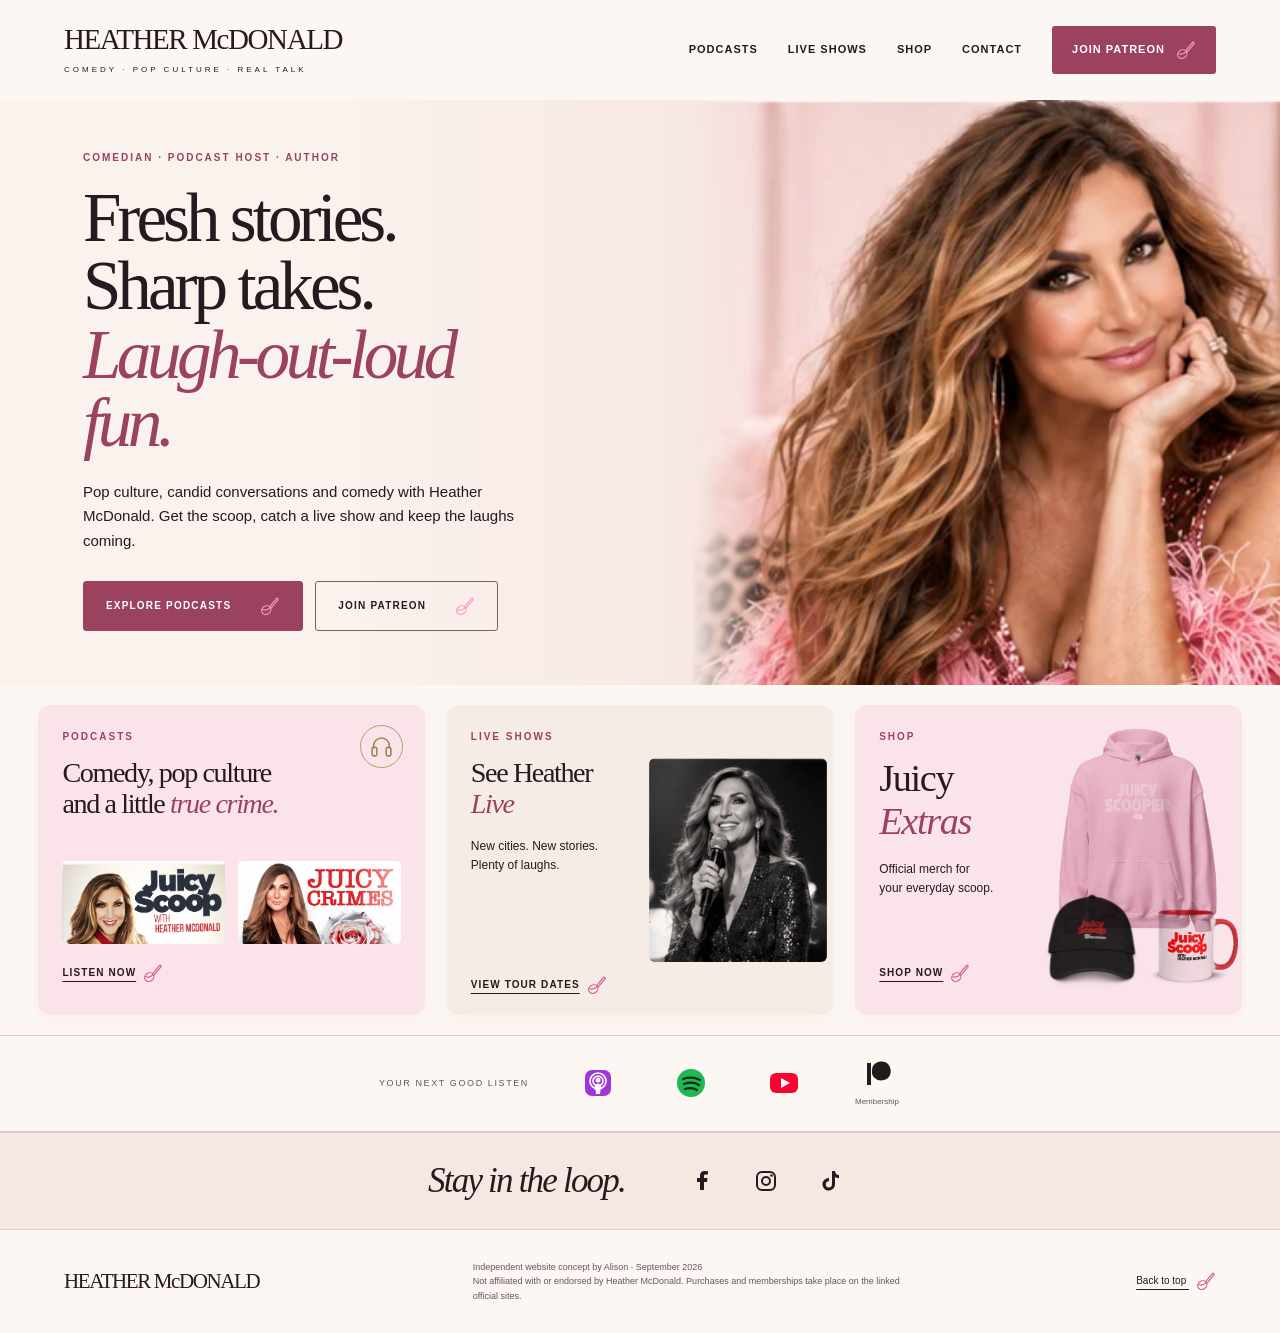
==== index.html @ 8f09fab6 "Add Juicy Extras page and refine reference imagery and icons" ====
<!doctype html>
<html lang="en"><head><meta charset="utf-8"><meta name="viewport" content="width=device-width,initial-scale=1"><meta name="theme-color" content="#faf4ef"><meta name="description" content="Comedy, pop culture and real talk with Heather McDonald. Explore Juicy Scoop, Juicy Crimes, live shows and Juicy Extras."><title>Heather McDonald | Comedy, podcasts & a little extra juicy</title><link rel="icon" href="favicon.svg" type="image/svg+xml"><link rel="stylesheet" href="styles.css?v=20260922-9"><script src="script.js" defer></script></head>
<body id="top"><a class="skip" href="#main">Skip to content</a><header class="header"><a class="brand" href="#top">HEATHER McDONALD<span>COMEDY · POP CULTURE · REAL TALK</span></a><button class="menu" type="button" aria-expanded="false" aria-controls="navigation">Menu <span aria-hidden="true">☰</span></button><nav id="navigation" aria-label="Main navigation"><a href="#podcasts">Podcasts</a><a href="#live">Live shows</a><a href="shop.html">Shop</a><a href="https://heathermcdonald.net/#contact">Contact</a><a class="nav-join" href="https://www.patreon.com/cw/juicyscoop">Join Patreon <span aria-hidden="true"><svg class="scoop-icon" viewBox="0 0 32 32" aria-hidden="true" fill="none" stroke="currentColor" stroke-width="1.7"><path d="m17 17 10-12c1-1 3 1 2 2L19 19"/><ellipse cx="12" cy="22" rx="7" ry="6" transform="rotate(-35 12 22)"/><path d="M6 21c4 2 8 1 12-3"/></svg></span></a></nav></header>
<main id="main"><section class="hero" aria-labelledby="headline"><div class="hero-copy"><p class="eyebrow">Comedian · Podcast host · Author</p><h1 id="headline">Fresh stories.<br>Sharp takes.<br><em>Laugh-out-loud<br class="wide-break"> fun.</em></h1><p class="intro">Pop culture, candid conversations and comedy with Heather McDonald. Get the scoop, catch a live show and keep the laughs coming.</p><div class="actions"><a class="button" href="#podcasts">Explore podcasts <span aria-hidden="true"><svg class="scoop-icon" viewBox="0 0 32 32" aria-hidden="true" fill="none" stroke="currentColor" stroke-width="1.7"><path d="m17 17 10-12c1-1 3 1 2 2L19 19"/><ellipse cx="12" cy="22" rx="7" ry="6" transform="rotate(-35 12 22)"/><path d="M6 21c4 2 8 1 12-3"/></svg></span></a><a class="button secondary" href="https://www.patreon.com/cw/juicyscoop">Join Patreon <span aria-hidden="true"><svg class="scoop-icon" viewBox="0 0 32 32" aria-hidden="true" fill="none" stroke="currentColor" stroke-width="1.7"><path d="m17 17 10-12c1-1 3 1 2 2L19 19"/><ellipse cx="12" cy="22" rx="7" ry="6" transform="rotate(-35 12 22)"/><path d="M6 21c4 2 8 1 12-3"/></svg></span></a></div></div><div class="hero-photo"><img src="assets/heather-portrait.webp" alt="Heather McDonald seated in a pink room, resting her chin on her hand" width="402" height="352" fetchpriority="high"></div><span class="hero-side" aria-hidden="true">A LITTLE COMEDY. A LOT TO TALK ABOUT.</span></section>
<section class="feature-row" aria-label="Podcasts, live shows and shop">
<article class="feature-card podcast-card" id="podcasts"><p class="eyebrow">Podcasts <span class="headphones" aria-hidden="true"><svg viewBox="0 0 32 32" fill="none" stroke="currentColor" stroke-width="2"><path d="M6 19v-4a10 10 0 0 1 20 0v4"/><rect x="4" y="17" width="6" height="11" rx="2"/><rect x="22" y="17" width="6" height="11" rx="2"/></svg></span></p><h2>Comedy, pop culture<br>and a little <em>true crime.</em></h2><div class="mini-covers"><a href="https://podcasts.apple.com/us/podcast/juicy-scoop-with-heather-mcdonald/id1135332109" aria-label="Listen to Juicy Scoop on Apple Podcasts"><img src="assets/juicy-scoop.jpeg" alt="Juicy Scoop with Heather McDonald" width="1046" height="1024"></a><a href="https://podcasts.apple.com/us/podcast/juicy-crimes-with-heather-mcdonald/id1803197933" aria-label="Listen to Juicy Crimes on Apple Podcasts"><img src="assets/juicy-crimes.jpeg" alt="Juicy Crimes with Heather McDonald" width="1024" height="1037"></a></div><a class="text-link" href="https://podcasts.apple.com/us/podcast/juicy-scoop-with-heather-mcdonald/id1135332109">Listen now <svg class="scoop-icon" viewBox="0 0 32 32" aria-hidden="true" fill="none" stroke="currentColor" stroke-width="1.7"><path d="m17 17 10-12c1-1 3 1 2 2L19 19"/><ellipse cx="12" cy="22" rx="7" ry="6" transform="rotate(-35 12 22)"/><path d="M6 21c4 2 8 1 12-3"/></svg></a></article>
<article class="feature-card live-card" id="live"><div class="feature-copy"><p class="eyebrow">Live shows</p><h2>See Heather<br><em>Live</em></h2><p>New cities. New stories.<br>Plenty of laughs.</p><a class="text-link" href="https://heathermcdonald.net/">View tour dates <svg class="scoop-icon" viewBox="0 0 32 32" aria-hidden="true" fill="none" stroke="currentColor" stroke-width="1.7"><path d="m17 17 10-12c1-1 3 1 2 2L19 19"/><ellipse cx="12" cy="22" rx="7" ry="6" transform="rotate(-35 12 22)"/><path d="M6 21c4 2 8 1 12-3"/></svg></a></div><div class="stage-photo"><img src="assets/stage-reference.png" alt="Heather McDonald performing with a microphone" width="332" height="237"></div></article>
<article class="feature-card shop-card" id="shop"><div class="feature-copy"><p class="eyebrow">Shop</p><h2>Juicy<br><em>Extras</em></h2><p>Official merch for<br>your everyday scoop.</p><a class="text-link" href="shop.html">Shop now <svg class="scoop-icon" viewBox="0 0 32 32" aria-hidden="true" fill="none" stroke="currentColor" stroke-width="1.7"><path d="m17 17 10-12c1-1 3 1 2 2L19 19"/><ellipse cx="12" cy="22" rx="7" ry="6" transform="rotate(-35 12 22)"/><path d="M6 21c4 2 8 1 12-3"/></svg></a></div><a class="merch-photo" href="shop.html" aria-label="Browse Juicy Extras"><img class="merch-hoodie" src="assets/hoodie.jpg" alt="Pink Juicy Scooper hoodie" width="600" height="600"><img class="merch-hat" src="assets/hat.jpg" alt="Black Juicy Scoop denim hat" width="600" height="600"><img class="merch-mug" src="assets/mug.jpg" alt="Juicy Scoop coffee mug" width="600" height="600"></a></article>
</section>
<section class="quick-links" aria-label="Listen, watch and join"><span>YOUR NEXT GOOD LISTEN</span><a class="platform-link" href="https://podcasts.apple.com/us/podcast/juicy-scoop-with-heather-mcdonald/id1135332109" aria-label="Apple Podcasts" title="Apple Podcasts"><svg viewBox="0 0 32 32" aria-hidden="true"><rect x="3" y="3" width="26" height="26" rx="7" fill="#a136d7"/><g fill="none" stroke="white" stroke-width="1.6"><circle cx="16" cy="14" r="8"/><circle cx="16" cy="14" r="5"/></g><circle cx="16" cy="13" r="2.5" fill="white"/><path d="M12.8 18Q16 15 19.2 18L18 27h-4z" fill="white"/></svg></a><a class="platform-link" href="https://open.spotify.com/show/1zsZEElOM8NBrgVvZ48gsO" aria-label="Spotify" title="Spotify"><svg viewBox="0 0 32 32" aria-hidden="true"><circle cx="16" cy="16" r="14" fill="#1db954"/><g fill="none" stroke="#142b1c" stroke-width="2.3" stroke-linecap="round"><path d="M8 12q9-3 17 1M9 17q8-3 15 1M10 22q7-2 12 1"/></g></svg></a><a class="platform-link" href="https://www.youtube.com/@JuicyScoop" aria-label="YouTube" title="YouTube"><svg viewBox="0 0 32 32" aria-hidden="true"><rect x="2" y="6" width="28" height="20" rx="6" fill="#f03"/><path d="m13 11 9 5-9 5z" fill="white"/></svg></a><a class="platform-link" href="https://www.patreon.com/cw/juicyscoop" aria-label="Patreon membership" title="Patreon membership"><svg viewBox="0 0 32 32" aria-hidden="true"><path d="M6 27V5h4v22zM15 5c15-7 20 14 8 17-6 2-13-3-12-9 0-4 1-6 4-8" fill="#231a20"/></svg><small>Membership</small></a></section>
<section class="social section" aria-label="Social media"><h2>Stay in the loop.</h2><div class="social-icons"><a href="https://www.facebook.com/heathermcdonaldcomedy/" aria-label="Heather McDonald on Facebook"><svg viewBox="0 0 24 24" aria-hidden="true"><path d="M14 21v-8h3l.5-4H14V7c0-1 .5-1.5 1.5-1.5H18V2.2A25 25 0 0 0 14.8 2C11.6 2 10 3.8 10 7v2H7v4h3v8z"/></svg></a><a href="https://www.instagram.com/heathermcdonald/" aria-label="Heather McDonald on Instagram"><svg viewBox="0 0 24 24" aria-hidden="true"><rect x="3" y="3" width="18" height="18" rx="5" fill="none" stroke="currentColor" stroke-width="2"/><circle cx="12" cy="12" r="4" fill="none" stroke="currentColor" stroke-width="2"/><circle cx="17.5" cy="6.5" r="1.3"/></svg></a><a href="https://www.tiktok.com/@heathermcdonald" aria-label="Heather McDonald on TikTok"><svg viewBox="0 0 24 24" aria-hidden="true"><path d="M14 2h3c.3 2.4 1.6 3.9 4 4.2v3.1a9 9 0 0 1-4-1.2v7.2A6.3 6.3 0 1 1 11 9v3.2a3.1 3.1 0 1 0 3 3.1z"/></svg></a></div></section></main>
<footer><a class="brand" href="#top">HEATHER McDONALD</a><p>Independent website concept by Alison · September 2026<br>Not affiliated with or endorsed by Heather McDonald. Purchases and memberships take place on the linked official sites.</p><a href="#top">Back to top <svg class="scoop-icon" viewBox="0 0 32 32" aria-hidden="true" fill="none" stroke="currentColor" stroke-width="1.7"><path d="m17 17 10-12c1-1 3 1 2 2L19 19"/><ellipse cx="12" cy="22" rx="7" ry="6" transform="rotate(-35 12 22)"/><path d="M6 21c4 2 8 1 12-3"/></svg></a></footer></body></html>
---- styles.css ----
:root{--paper:#fcf7f2;--ink:#261920;--berry:#9b425e;--blush:#f5e0e2;--line:#dfc7cb;--muted:#65555b}*{box-sizing:border-box}html{scroll-behavior:smooth;scroll-padding-top:25px}body{margin:0;color:var(--ink);background:var(--paper);font:15px/1.6 Arial,Helvetica,sans-serif}a{color:inherit;text-underline-offset:5px}a,button{-webkit-tap-highlight-color:transparent}a:focus-visible,button:focus-visible{outline:3px solid #286ca0;outline-offset:5px}button{font:inherit}img{display:block;max-width:100%}.skip{position:absolute;left:20px;top:-80px;z-index:20;background:white;padding:10px}.skip:focus{top:10px}.header{min-height:100px;max-width:1600px;margin:auto;display:flex;align-items:center;justify-content:space-between;gap:30px;padding:20px 5%}.brand{font:29px/1.05 Georgia,'Times New Roman',serif;letter-spacing:-1.4px;text-decoration:none;white-space:nowrap}.brand span{display:block;font:8px/1.5 Arial,sans-serif;letter-spacing:3px;margin-top:10px}.header nav{display:flex;align-items:center;gap:30px}.header nav a{text-decoration:none;font-size:11px;letter-spacing:1px;text-transform:uppercase;font-weight:700}.header nav a:hover{color:var(--berry)}.header .nav-join{padding:13px 20px;background:var(--berry);color:white;border-radius:3px}.menu{display:none}.hero{position:relative;display:grid;grid-template-columns:54% 46%;background:#f2dedc;max-width:1600px;margin:auto;overflow:hidden}.hero-copy{z-index:1;padding:50px 0 54px 12%;background:linear-gradient(90deg,#faf2ed 50%,#f7e8e3);align-self:stretch}.eyebrow{font-size:10px;letter-spacing:2px;text-transform:uppercase;font-weight:700;color:var(--berry);margin:0 0 15px}h1,h2,h3{font-family:Georgia,'Times New Roman',serif;font-weight:400}h1{font-size:clamp(58px,5.4vw,86px);line-height:.99;letter-spacing:-4px;margin:18px 0 22px}h1 em,h2 em{color:var(--berry);font-weight:400}h1 em{letter-spacing:-4.5px}.intro{max-width:460px;margin:0 20px 27px 0;font-size:15px;line-height:1.65}.hero-photo{position:relative;min-width:0}.hero-photo img{width:100%;height:100%;object-fit:cover;object-position:53% center}.hero-photo:after{content:'';position:absolute;inset:0;background:linear-gradient(90deg,#f7e8e3 0,transparent 13%);pointer-events:none}.hero-side{position:absolute;left:25px;bottom:50px;font-size:8px;letter-spacing:2px;writing-mode:vertical-rl;transform:rotate(180deg)}.actions{display:flex;gap:12px;flex-wrap:wrap}.button{display:inline-flex;align-items:center;justify-content:space-between;gap:22px;min-height:48px;padding:13px 22px;background:var(--berry);color:white;border:1px solid var(--berry);border-radius:3px;font-size:10px;font-weight:700;letter-spacing:1.2px;text-transform:uppercase;text-decoration:none;transition:background .2s}.button:hover{background:#77324a;color:white}.secondary{background:transparent;color:var(--ink);border-color:#746167}.quick-links{max-width:1440px;margin:auto;display:flex;justify-content:center;align-items:center;gap:45px;padding:22px 30px;border-bottom:1px solid var(--line)}.quick-links>span{font-size:9px;letter-spacing:1.6px;color:var(--muted)}.quick-links a{font-size:12px;font-weight:700;text-decoration:none}.quick-links small{display:block;font-size:9px;color:var(--muted);font-weight:400}.section{max-width:1440px;padding:48px 5%;margin:auto}.section-heading{display:flex;justify-content:space-between;align-items:end;gap:30px;margin-bottom:26px}.section-heading .eyebrow{margin-bottom:8px}h2{font-size:44px;line-height:1.12;letter-spacing:-1.8px;margin:0}p{margin-top:0}.section-heading>p{font-size:13px;color:var(--muted);margin-bottom:3px}.podcast-grid{display:grid;grid-template-columns:1fr 1fr;gap:24px}.podcast{display:grid;grid-template-columns:46% 54%;align-items:center;background:#f8e8e9;border-radius:5px;overflow:hidden}.cover{display:block;padding:16px}.cover img{aspect-ratio:1;object-fit:contain;border-radius:3px}.podcast-copy{padding:22px 25px 22px 8px}.podcast-copy .eyebrow{font-size:8px;letter-spacing:1.2px;margin-bottom:9px}h3{font-size:30px;letter-spacing:-1px;line-height:1.1;margin:0 0 13px}.podcast-copy p:not(.eyebrow){font-size:12px;line-height:1.6;color:var(--muted);margin-bottom:17px}.text-link{font-size:10px;text-transform:uppercase;letter-spacing:1.1px;font-weight:700;white-space:nowrap}.two-up{display:grid;grid-template-columns:1fr 1fr;gap:24px;padding-top:0;padding-bottom:0}.two-up article{padding:34px 38px;border:1px solid var(--line);border-radius:5px}.two-up p:not(.eyebrow){font-size:13px;max-width:410px;margin:20px 0 24px}.two-up h2{font-size:43px}.live{background:#f5ece5}.membership{background:#8d4059;color:white}.membership .eyebrow,.membership h2 em{color:#ffe3e8}.light{background:#fff5ef;color:var(--ink);border-color:#fff5ef}.products{display:grid;grid-template-columns:repeat(3,1fr);gap:25px}.product-image{display:block;background:#f6e7e7;border-radius:5px;overflow:hidden;height:255px;margin-bottom:20px}.product-image img{width:100%;height:100%;object-fit:contain;mix-blend-mode:multiply;padding:10px}.books .product-image img{padding:24px}.product .eyebrow{font-size:8px;margin-bottom:8px}.product h3{font-size:22px;margin-bottom:10px}.product h3 a{text-decoration:none}.product h3 span{font:16px Arial;float:right}.book-link{display:block;font-size:11px;line-height:1.5;margin-top:8px}.social{padding-top:26px;padding-bottom:26px;display:flex;justify-content:center;gap:55px;align-items:center;background:#f5e7e2;border-top:1px solid var(--line);border-bottom:1px solid var(--line)}.social h2{font-size:35px;font-style:italic}.social-icons{display:flex;gap:20px}.social-icons a{display:grid;place-items:center;min-width:44px;min-height:44px}.social-icons svg{width:24px;height:24px;fill:currentColor}footer{max-width:1440px;margin:auto;padding:30px 5%;display:flex;align-items:center;justify-content:space-between;gap:35px}footer .brand{font-size:21px}footer p{font-size:9px;color:var(--muted);max-width:450px;margin:0}footer>a:last-child{font-size:10px;white-space:nowrap}@media(min-width:1500px){h1{font-size:86px}.wide-break{display:none}.hero-copy{padding-bottom:66px;padding-top:66px}}@media(max-width:1100px){.header{padding:20px 4%;min-height:90px}.brand{font-size:24px}.header nav{gap:18px}.hero-copy{padding-left:10%;padding-top:40px}h1{font-size:60px;letter-spacing:-3px}h1 em{letter-spacing:-3px}.hero-side{left:16px}.quick-links{gap:25px}.podcast{grid-template-columns:43% 57%}.podcast-copy{padding-right:16px}h3{font-size:27px}.product-image{height:220px}.two-up h2{font-size:36px}}@media(max-width:760px){.header{position:relative;flex-wrap:wrap;gap:15px;min-height:85px;padding:20px 6%}.brand{font-size:25px}.brand span{font-size:7px;letter-spacing:2.5px}.menu{display:block;min-height:44px;background:transparent;border:1px solid var(--line);border-radius:3px;font-size:11px;padding:8px 12px}.header nav{display:none;width:100%;flex-direction:column;align-items:stretch;gap:0;padding-top:5px}.header nav.open{display:flex}.header nav a{padding:14px 0;min-height:44px}.header .nav-join{margin-top:5px;text-align:center}.hero{grid-template-columns:1fr}.hero-copy{padding:34px 7% 35px;background:linear-gradient(110deg,#faf2ed,#f7e8e3)}h1{font-size:clamp(48px,9.5vw,68px);letter-spacing:-3px;margin:15px 0 20px}h1 em{letter-spacing:-2.8px}.wide-break{display:none}.hero .eyebrow{font-size:8px;letter-spacing:1.5px}.intro{font-size:14px;margin-right:0;max-width:540px}.hero-photo{height:360px}.hero-photo img{object-position:center 38%;object-fit:cover}.hero-photo:after,.hero-side{display:none}.button{font-size:9px;padding:12px 17px;gap:15px}.quick-links{display:grid;grid-template-columns:1fr 1fr;gap:8px 25px;padding:20px 7%}.quick-links>span{grid-column:1/-1;margin-bottom:5px}.quick-links a{display:flex;align-items:center;gap:6px;min-height:44px;font-size:11px}.quick-links small{font-size:8px}.section{padding:34px 6%}.section-heading{display:block;margin-bottom:20px}.section-heading>p{margin-top:14px}.section-heading>.text-link{display:inline-block;margin-top:16px}h2{font-size:36px}.podcast-grid{grid-template-columns:1fr;gap:16px}.podcast{grid-template-columns:44% 56%}.podcast-copy{padding:20px 15px 20px 5px}.podcast-copy h3{font-size:28px}.cover{padding:12px}.two-up{grid-template-columns:1fr;padding-top:0;padding-bottom:0;gap:16px}.two-up article{padding:28px}.products{grid-template-columns:1fr 1fr;gap:25px 16px}.product-image{height:190px;margin-bottom:16px}.product h3{font-size:21px;line-height:1.2}.product h3 span{float:none}.books{grid-column:1/-1}.books .product-image{height:260px}.social{gap:20px;flex-wrap:wrap;padding:25px}.social h2{font-size:32px}.social-icons{gap:12px}footer{flex-wrap:wrap;padding:28px 6%;gap:20px}footer p{order:3;width:100%}footer .brand{font-size:20px}footer>a:last-child{margin-left:auto}}@media(max-width:370px){.brand{font-size:21px}h1{font-size:44px}.hero-photo{height:310px}.product-image{height:160px}.podcast-copy h3{font-size:24px}.podcast-copy p:not(.eyebrow){font-size:11px}.actions{gap:8px}.button{padding:12px 14px}}@media(prefers-reduced-motion:reduce){html{scroll-behavior:auto}*{transition:none!important}}
.cover img{width:100%;height:auto;aspect-ratio:1;object-fit:contain}
.quick-links a{display:inline-flex;align-items:center;gap:6px}
/* Compact reference composition: three equal features below the hero. */
.feature-row{display:grid;grid-template-columns:repeat(3,minmax(0,1fr));max-width:1600px;margin:auto;padding:20px 3%;gap:18px}.feature-card{min-width:0;min-height:290px;background:#fbe4e9;border-radius:5px;padding:25px;overflow:hidden}.feature-card h2{font-size:clamp(25px,2.3vw,36px);line-height:1.12;letter-spacing:-1px;margin:0 0 17px}.feature-card .eyebrow{margin-bottom:21px}.feature-card p:not(.eyebrow){font-size:13px;line-height:1.6;margin-bottom:21px}.feature-card .text-link{display:inline-flex;align-items:center;min-height:35px;white-space:normal;line-height:1.4}.headphones{float:right;font-size:22px;line-height:12px}.mini-covers{display:flex;gap:12px;margin-bottom:9px}.mini-covers a{width:110px;max-width:44%}.mini-covers img{width:100%;height:auto;aspect-ratio:1;object-fit:contain;border-radius:2px}.live-card,.shop-card{display:grid;grid-template-columns:minmax(0,1fr) 34%;gap:14px;align-items:center}.live-card{background:#f4ece5;padding-right:12px}.feature-copy{min-width:0}.stage-photo{height:255px;overflow:hidden}.stage-photo img{width:100%;height:100%;object-fit:cover;object-position:85% center}.shop-card{padding-right:0;grid-template-columns:minmax(0,1fr) 35%}.merch-photo{display:block;height:255px}.merch-photo img{width:100%;height:100%;object-fit:cover;object-position:center;mix-blend-mode:multiply}.social{max-width:1600px}@media(max-width:1100px) and (min-width:761px){.feature-row{gap:12px;padding:18px 2%}.feature-card{padding:20px 16px}.live-card,.shop-card{padding-right:8px;grid-template-columns:minmax(0,1fr) 30%;gap:8px}.feature-card h2{font-size:25px}.stage-photo,.merch-photo{height:260px}.feature-card .eyebrow{font-size:9px;letter-spacing:1.3px}}@media(max-width:760px){.feature-row{grid-template-columns:1fr;padding:20px 6%;gap:16px}.feature-card{min-height:0;padding:25px}.feature-card h2{font-size:31px}.mini-covers a{width:115px}.live-card,.shop-card{grid-template-columns:minmax(0,1fr) 34%;padding-right:12px}.stage-photo,.merch-photo{height:235px}.feature-card .eyebrow{margin-bottom:17px}}
.stage-photo img{object-position:65% center;transform:scale(1.12)}
/* Match the supplied compact image-led reference proportions. */
.feature-row{padding:20px 3%;gap:22px}.feature-card{height:310px;min-height:0;padding:24px;border-radius:12px;box-shadow:0 3px 16px #8d405908}.feature-card h2{font-size:clamp(26px,2.4vw,40px);letter-spacing:-1.4px;margin-bottom:17px}.feature-card .eyebrow{margin-bottom:12px}.podcast-card{display:flex;flex-direction:column}.podcast-card h2{font-size:clamp(25px,2.2vw,35px);max-width:90%;margin:0 0 15px}.headphones{position:absolute;right:22px;top:20px;width:43px;height:43px;border:1px solid #bd9865;border-radius:50%;padding:8px;color:#a68152}.headphones svg{width:100%;height:100%}.podcast-card{position:relative}.mini-covers{gap:13px;margin:0 0 6px;flex:1;min-height:0}.mini-covers a{width:50%;max-width:none;min-width:0;height:100%;overflow:hidden;background:#fff8f4;border-radius:5px}.mini-covers img{width:100%;height:100%;object-fit:contain;aspect-ratio:auto}.podcast-card>.text-link{margin-top:auto;flex-shrink:0}.live-card{grid-template-columns:minmax(0,1fr) 50%;gap:12px;padding:6px 6px 6px 24px}.live-card .feature-copy{height:100%;display:flex;flex-direction:column;padding:18px 0 6px}.live-card h2{font-size:clamp(29px,2.65vw,43px)}.live-card .text-link{margin-top:auto}.stage-photo{height:100%;border-radius:6px}.stage-photo img{object-position:65% center;transform:scale(1.15)}.shop-card{position:relative;grid-template-columns:43% 57%;gap:0;padding:24px 0 24px 24px}.shop-card .feature-copy{height:100%;display:flex;flex-direction:column;position:relative;z-index:1}.shop-card .text-link{margin-top:auto}.shop-card h2{font-size:clamp(32px,3vw,47px)}.shop-card p:not(.eyebrow){font-size:12px}.merch-photo{position:relative;height:100%;min-width:0}.merch-photo>img{height:100%;width:135%;max-width:none;object-fit:contain;position:absolute;left:-15%;top:-16%;mix-blend-mode:multiply}.merch-photo .merch-mug{width:72%;height:54%;left:23%;top:54%;object-fit:contain}.feature-card p:not(.eyebrow){font-size:12px}.quick-links{border-top:1px solid var(--line)}@media(min-width:1600px){.feature-card{height:330px}}@media(max-width:1000px) and (min-width:761px){.feature-row{gap:12px;padding:16px 2%}.feature-card{height:285px;padding:18px}.podcast-card h2{font-size:24px;max-width:100%}.headphones{display:none}.live-card{padding:6px 6px 6px 16px;grid-template-columns:50% 50%;gap:0}.live-card h2{font-size:27px}.shop-card{padding:18px 0 18px 16px}.shop-card h2{font-size:30px}.feature-card .text-link{font-size:8px}.feature-card .eyebrow{font-size:8px}.feature-card p:not(.eyebrow){font-size:11px}}@media(max-width:760px){.feature-row{padding:18px 6%;gap:16px}.feature-card{height:310px}.podcast-card h2{font-size:29px}.live-card h2{font-size:36px}.shop-card h2{font-size:40px}.live-card,.shop-card{grid-template-columns:48% 52%}.mini-covers{max-height:145px}.feature-card p:not(.eyebrow){font-size:13px}}
.live-card h2{font-size:clamp(26px,2.2vw,35px)}.merch-photo>img:not(.merch-mug){height:91%;top:-4%}.stage-photo img{transform:scale(1.22)}
.stage-photo{display:flex;align-items:center;background:#201e1e}.stage-photo img{width:100%;height:100%;object-fit:contain;object-position:center;transform:none}.mini-covers{flex:none;height:112px;margin-top:auto}.mini-covers img{object-fit:cover;object-position:center 25%}.podcast-card>.text-link{margin-top:6px}@media(max-width:760px){.mini-covers{height:115px}.stage-photo img{object-fit:contain}}
.stage-photo{position:relative}.stage-photo img{object-fit:cover;object-position:68% center;transform:scale(1.1)}
.scoop-icon{width:22px;height:22px;display:inline-block;vertical-align:middle;flex-shrink:0;color:#d95991;margin-left:5px}.button .scoop-icon,.nav-join .scoop-icon{color:currentColor}.mini-covers{height:auto;aspect-ratio:4.1;flex:none;margin-top:auto}.mini-covers a{position:relative;height:100%;aspect-ratio:2}.mini-covers img{height:100%;width:100%;object-fit:cover}.mini-covers a:first-child img{transform:scale(1.23);object-position:center 18%}.mini-covers a:last-child img{object-position:center 19%}.merch-photo{position:relative;isolation:isolate}.merch-photo>img{mix-blend-mode:multiply;object-fit:contain}.merch-photo>img.merch-hoodie{width:120%;height:84%;left:-10%;top:-3%;z-index:0}.merch-photo>img.merch-hat{width:65%;height:43%;left:-5%;top:59%;z-index:1}.merch-photo>img.merch-mug{width:54%;height:43%;left:49%;top:60%;z-index:2}.platform-link{min-width:48px;min-height:48px;justify-content:center;flex-direction:column}.platform-link svg{width:32px;height:32px}.platform-link small{font-size:8px}.extras-page .shop{padding-top:60px}.extras-page .products{grid-template-columns:repeat(3,1fr)}.extras-page .books{grid-column:1/-1;max-width:430px}.extras-page .section-heading h2{font-size:65px}@media(max-width:760px){.mini-covers{height:auto;max-height:none;aspect-ratio:4}.quick-links{display:flex;flex-wrap:wrap;gap:14px 24px;justify-content:center}.quick-links>span{width:100%;text-align:center}.extras-page .products{grid-template-columns:1fr 1fr}.extras-page .books{grid-column:auto}.extras-page .section-heading h2{font-size:48px}}
.merch-photo{isolation:auto}.mini-covers a:first-child img{object-position:center top;transform-origin:center top}.scoop-icon{color:#d95991}.button .scoop-icon,.nav-join .scoop-icon{color:#ff97c4}
.mini-covers a:first-child img{transform:scale(1.23) translateY(-7%)}.stage-photo img{position:absolute;width:671.5%;max-width:none;height:112.9%;left:-325.6%;top:0;object-fit:fill;transform:none}.extras-page h1{font-size:65px;margin:0;line-height:1.12;letter-spacing:-2px}@media(max-width:760px){.extras-page h1{font-size:48px}}
.stage-photo{width:100%;height:auto;aspect-ratio:305/349;align-self:center;background:transparent}
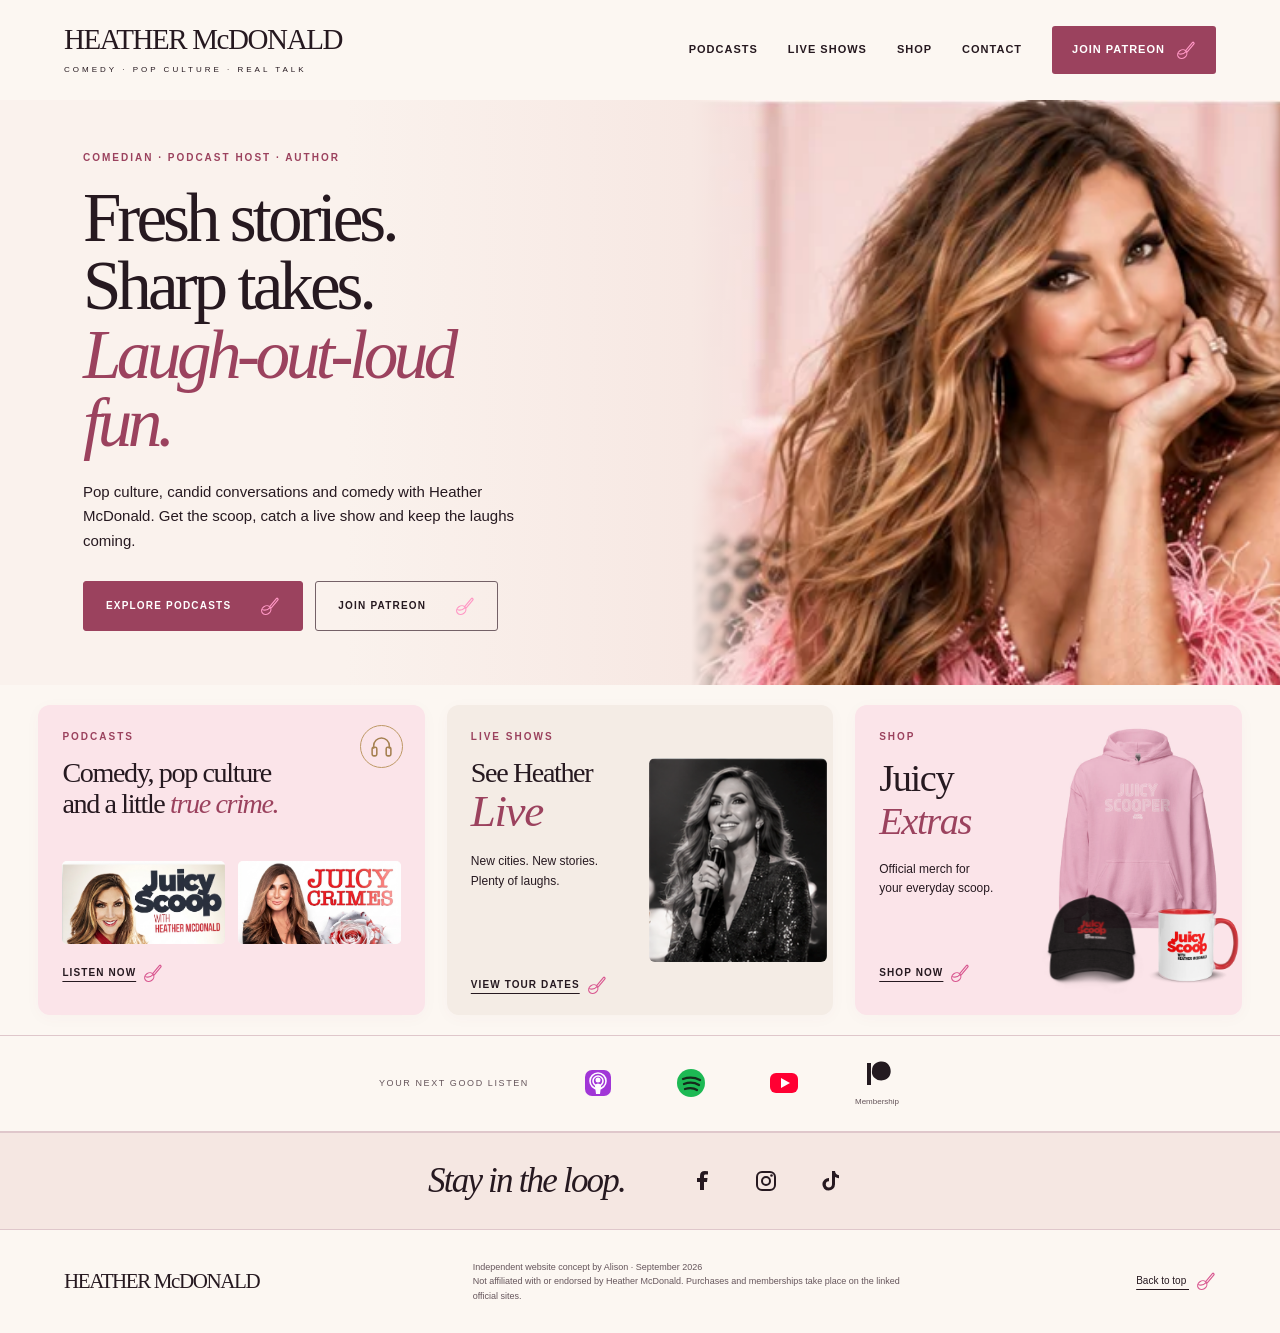
==== commit 11746f7f: "Enlarge Live accent and make foreground mug opaque" ====
--- a/index.html
+++ b/index.html
@@ -1,11 +1,11 @@
 <!doctype html>
-<html lang="en"><head><meta charset="utf-8"><meta name="viewport" content="width=device-width,initial-scale=1"><meta name="theme-color" content="#faf4ef"><meta name="description" content="Comedy, pop culture and real talk with Heather McDonald. Explore Juicy Scoop, Juicy Crimes, live shows and Juicy Extras."><title>Heather McDonald | Comedy, podcasts & a little extra juicy</title><link rel="icon" href="favicon.svg" type="image/svg+xml"><link rel="stylesheet" href="styles.css?v=20260922-9"><script src="script.js" defer></script></head>
+<html lang="en"><head><meta charset="utf-8"><meta name="viewport" content="width=device-width,initial-scale=1"><meta name="theme-color" content="#faf4ef"><meta name="description" content="Comedy, pop culture and real talk with Heather McDonald. Explore Juicy Scoop, Juicy Crimes, live shows and Juicy Extras."><title>Heather McDonald | Comedy, podcasts & a little extra juicy</title><link rel="icon" href="favicon.svg" type="image/svg+xml"><link rel="stylesheet" href="styles.css?v=20260922-11"><script src="script.js" defer></script></head>
 <body id="top"><a class="skip" href="#main">Skip to content</a><header class="header"><a class="brand" href="#top">HEATHER McDONALD<span>COMEDY · POP CULTURE · REAL TALK</span></a><button class="menu" type="button" aria-expanded="false" aria-controls="navigation">Menu <span aria-hidden="true">☰</span></button><nav id="navigation" aria-label="Main navigation"><a href="#podcasts">Podcasts</a><a href="#live">Live shows</a><a href="shop.html">Shop</a><a href="https://heathermcdonald.net/#contact">Contact</a><a class="nav-join" href="https://www.patreon.com/cw/juicyscoop">Join Patreon <span aria-hidden="true"><svg class="scoop-icon" viewBox="0 0 32 32" aria-hidden="true" fill="none" stroke="currentColor" stroke-width="1.7"><path d="m17 17 10-12c1-1 3 1 2 2L19 19"/><ellipse cx="12" cy="22" rx="7" ry="6" transform="rotate(-35 12 22)"/><path d="M6 21c4 2 8 1 12-3"/></svg></span></a></nav></header>
 <main id="main"><section class="hero" aria-labelledby="headline"><div class="hero-copy"><p class="eyebrow">Comedian · Podcast host · Author</p><h1 id="headline">Fresh stories.<br>Sharp takes.<br><em>Laugh-out-loud<br class="wide-break"> fun.</em></h1><p class="intro">Pop culture, candid conversations and comedy with Heather McDonald. Get the scoop, catch a live show and keep the laughs coming.</p><div class="actions"><a class="button" href="#podcasts">Explore podcasts <span aria-hidden="true"><svg class="scoop-icon" viewBox="0 0 32 32" aria-hidden="true" fill="none" stroke="currentColor" stroke-width="1.7"><path d="m17 17 10-12c1-1 3 1 2 2L19 19"/><ellipse cx="12" cy="22" rx="7" ry="6" transform="rotate(-35 12 22)"/><path d="M6 21c4 2 8 1 12-3"/></svg></span></a><a class="button secondary" href="https://www.patreon.com/cw/juicyscoop">Join Patreon <span aria-hidden="true"><svg class="scoop-icon" viewBox="0 0 32 32" aria-hidden="true" fill="none" stroke="currentColor" stroke-width="1.7"><path d="m17 17 10-12c1-1 3 1 2 2L19 19"/><ellipse cx="12" cy="22" rx="7" ry="6" transform="rotate(-35 12 22)"/><path d="M6 21c4 2 8 1 12-3"/></svg></span></a></div></div><div class="hero-photo"><img src="assets/heather-portrait.webp" alt="Heather McDonald seated in a pink room, resting her chin on her hand" width="402" height="352" fetchpriority="high"></div><span class="hero-side" aria-hidden="true">A LITTLE COMEDY. A LOT TO TALK ABOUT.</span></section>
 <section class="feature-row" aria-label="Podcasts, live shows and shop">
 <article class="feature-card podcast-card" id="podcasts"><p class="eyebrow">Podcasts <span class="headphones" aria-hidden="true"><svg viewBox="0 0 32 32" fill="none" stroke="currentColor" stroke-width="2"><path d="M6 19v-4a10 10 0 0 1 20 0v4"/><rect x="4" y="17" width="6" height="11" rx="2"/><rect x="22" y="17" width="6" height="11" rx="2"/></svg></span></p><h2>Comedy, pop culture<br>and a little <em>true crime.</em></h2><div class="mini-covers"><a href="https://podcasts.apple.com/us/podcast/juicy-scoop-with-heather-mcdonald/id1135332109" aria-label="Listen to Juicy Scoop on Apple Podcasts"><img src="assets/juicy-scoop.jpeg" alt="Juicy Scoop with Heather McDonald" width="1046" height="1024"></a><a href="https://podcasts.apple.com/us/podcast/juicy-crimes-with-heather-mcdonald/id1803197933" aria-label="Listen to Juicy Crimes on Apple Podcasts"><img src="assets/juicy-crimes.jpeg" alt="Juicy Crimes with Heather McDonald" width="1024" height="1037"></a></div><a class="text-link" href="https://podcasts.apple.com/us/podcast/juicy-scoop-with-heather-mcdonald/id1135332109">Listen now <svg class="scoop-icon" viewBox="0 0 32 32" aria-hidden="true" fill="none" stroke="currentColor" stroke-width="1.7"><path d="m17 17 10-12c1-1 3 1 2 2L19 19"/><ellipse cx="12" cy="22" rx="7" ry="6" transform="rotate(-35 12 22)"/><path d="M6 21c4 2 8 1 12-3"/></svg></a></article>
 <article class="feature-card live-card" id="live"><div class="feature-copy"><p class="eyebrow">Live shows</p><h2>See Heather<br><em>Live</em></h2><p>New cities. New stories.<br>Plenty of laughs.</p><a class="text-link" href="https://heathermcdonald.net/">View tour dates <svg class="scoop-icon" viewBox="0 0 32 32" aria-hidden="true" fill="none" stroke="currentColor" stroke-width="1.7"><path d="m17 17 10-12c1-1 3 1 2 2L19 19"/><ellipse cx="12" cy="22" rx="7" ry="6" transform="rotate(-35 12 22)"/><path d="M6 21c4 2 8 1 12-3"/></svg></a></div><div class="stage-photo"><img src="assets/stage-reference.png" alt="Heather McDonald performing with a microphone" width="332" height="237"></div></article>
-<article class="feature-card shop-card" id="shop"><div class="feature-copy"><p class="eyebrow">Shop</p><h2>Juicy<br><em>Extras</em></h2><p>Official merch for<br>your everyday scoop.</p><a class="text-link" href="shop.html">Shop now <svg class="scoop-icon" viewBox="0 0 32 32" aria-hidden="true" fill="none" stroke="currentColor" stroke-width="1.7"><path d="m17 17 10-12c1-1 3 1 2 2L19 19"/><ellipse cx="12" cy="22" rx="7" ry="6" transform="rotate(-35 12 22)"/><path d="M6 21c4 2 8 1 12-3"/></svg></a></div><a class="merch-photo" href="shop.html" aria-label="Browse Juicy Extras"><img class="merch-hoodie" src="assets/hoodie.jpg" alt="Pink Juicy Scooper hoodie" width="600" height="600"><img class="merch-hat" src="assets/hat.jpg" alt="Black Juicy Scoop denim hat" width="600" height="600"><img class="merch-mug" src="assets/mug.jpg" alt="Juicy Scoop coffee mug" width="600" height="600"></a></article>
+<article class="feature-card shop-card" id="shop"><div class="feature-copy"><p class="eyebrow">Shop</p><h2>Juicy<br><em>Extras</em></h2><p>Official merch for<br>your everyday scoop.</p><a class="text-link" href="shop.html">Shop now <svg class="scoop-icon" viewBox="0 0 32 32" aria-hidden="true" fill="none" stroke="currentColor" stroke-width="1.7"><path d="m17 17 10-12c1-1 3 1 2 2L19 19"/><ellipse cx="12" cy="22" rx="7" ry="6" transform="rotate(-35 12 22)"/><path d="M6 21c4 2 8 1 12-3"/></svg></a></div><a class="merch-photo" href="shop.html" aria-label="Browse Juicy Extras"><img class="merch-hoodie" src="assets/hoodie.jpg" alt="Pink Juicy Scooper hoodie" width="600" height="600"><img class="merch-hat" src="assets/hat.jpg" alt="Black Juicy Scoop denim hat" width="600" height="600"><img class="merch-mug" src="assets/mug.jpg" alt="Juicy Scoop coffee mug" width="600" height="600"><img class="merch-mug mug-body" src="assets/mug.jpg" alt="" aria-hidden="true" width="600" height="600"></a></article>
 </section>
 <section class="quick-links" aria-label="Listen, watch and join"><span>YOUR NEXT GOOD LISTEN</span><a class="platform-link" href="https://podcasts.apple.com/us/podcast/juicy-scoop-with-heather-mcdonald/id1135332109" aria-label="Apple Podcasts" title="Apple Podcasts"><svg viewBox="0 0 32 32" aria-hidden="true"><rect x="3" y="3" width="26" height="26" rx="7" fill="#a136d7"/><g fill="none" stroke="white" stroke-width="1.6"><circle cx="16" cy="14" r="8"/><circle cx="16" cy="14" r="5"/></g><circle cx="16" cy="13" r="2.5" fill="white"/><path d="M12.8 18Q16 15 19.2 18L18 27h-4z" fill="white"/></svg></a><a class="platform-link" href="https://open.spotify.com/show/1zsZEElOM8NBrgVvZ48gsO" aria-label="Spotify" title="Spotify"><svg viewBox="0 0 32 32" aria-hidden="true"><circle cx="16" cy="16" r="14" fill="#1db954"/><g fill="none" stroke="#142b1c" stroke-width="2.3" stroke-linecap="round"><path d="M8 12q9-3 17 1M9 17q8-3 15 1M10 22q7-2 12 1"/></g></svg></a><a class="platform-link" href="https://www.youtube.com/@JuicyScoop" aria-label="YouTube" title="YouTube"><svg viewBox="0 0 32 32" aria-hidden="true"><rect x="2" y="6" width="28" height="20" rx="6" fill="#f03"/><path d="m13 11 9 5-9 5z" fill="white"/></svg></a><a class="platform-link" href="https://www.patreon.com/cw/juicyscoop" aria-label="Patreon membership" title="Patreon membership"><svg viewBox="0 0 32 32" aria-hidden="true"><path d="M6 27V5h4v22zM15 5c15-7 20 14 8 17-6 2-13-3-12-9 0-4 1-6 4-8" fill="#231a20"/></svg><small>Membership</small></a></section>
 <section class="social section" aria-label="Social media"><h2>Stay in the loop.</h2><div class="social-icons"><a href="https://www.facebook.com/heathermcdonaldcomedy/" aria-label="Heather McDonald on Facebook"><svg viewBox="0 0 24 24" aria-hidden="true"><path d="M14 21v-8h3l.5-4H14V7c0-1 .5-1.5 1.5-1.5H18V2.2A25 25 0 0 0 14.8 2C11.6 2 10 3.8 10 7v2H7v4h3v8z"/></svg></a><a href="https://www.instagram.com/heathermcdonald/" aria-label="Heather McDonald on Instagram"><svg viewBox="0 0 24 24" aria-hidden="true"><rect x="3" y="3" width="18" height="18" rx="5" fill="none" stroke="currentColor" stroke-width="2"/><circle cx="12" cy="12" r="4" fill="none" stroke="currentColor" stroke-width="2"/><circle cx="17.5" cy="6.5" r="1.3"/></svg></a><a href="https://www.tiktok.com/@heathermcdonald" aria-label="Heather McDonald on TikTok"><svg viewBox="0 0 24 24" aria-hidden="true"><path d="M14 2h3c.3 2.4 1.6 3.9 4 4.2v3.1a9 9 0 0 1-4-1.2v7.2A6.3 6.3 0 1 1 11 9v3.2a3.1 3.1 0 1 0 3 3.1z"/></svg></a></div></section></main>
--- a/styles.css
+++ b/styles.css
@@ -13,3 +13,6 @@
 .merch-photo{isolation:auto}.mini-covers a:first-child img{object-position:center top;transform-origin:center top}.scoop-icon{color:#d95991}.button .scoop-icon,.nav-join .scoop-icon{color:#ff97c4}
 .mini-covers a:first-child img{transform:scale(1.23) translateY(-7%)}.stage-photo img{position:absolute;width:671.5%;max-width:none;height:112.9%;left:-325.6%;top:0;object-fit:fill;transform:none}.extras-page h1{font-size:65px;margin:0;line-height:1.12;letter-spacing:-2px}@media(max-width:760px){.extras-page h1{font-size:48px}}
 .stage-photo{width:100%;height:auto;aspect-ratio:305/349;align-self:center;background:transparent}
+/* Reference emphasis and opaque foreground merchandise. */
+.live-card h2 em{display:inline-block;font-size:1.6em;line-height:1.04}.merch-photo>img.merch-mug{mix-blend-mode:normal;clip-path:ellipse(45% 43% at 50% 51%)}
+.merch-photo>img.merch-mug{height:auto;aspect-ratio:1;mix-blend-mode:multiply;clip-path:none}.merch-photo>img.mug-body{mix-blend-mode:normal;clip-path:polygon(20% 24%,21% 22%,27% 21%,39% 20.4%,53% 20.6%,64% 21.5%,69% 23%,70% 31%,69% 64%,69% 74%,68% 80%,63% 83%,52% 85%,39% 85%,29% 83%,23% 80%,20% 77%);z-index:3}
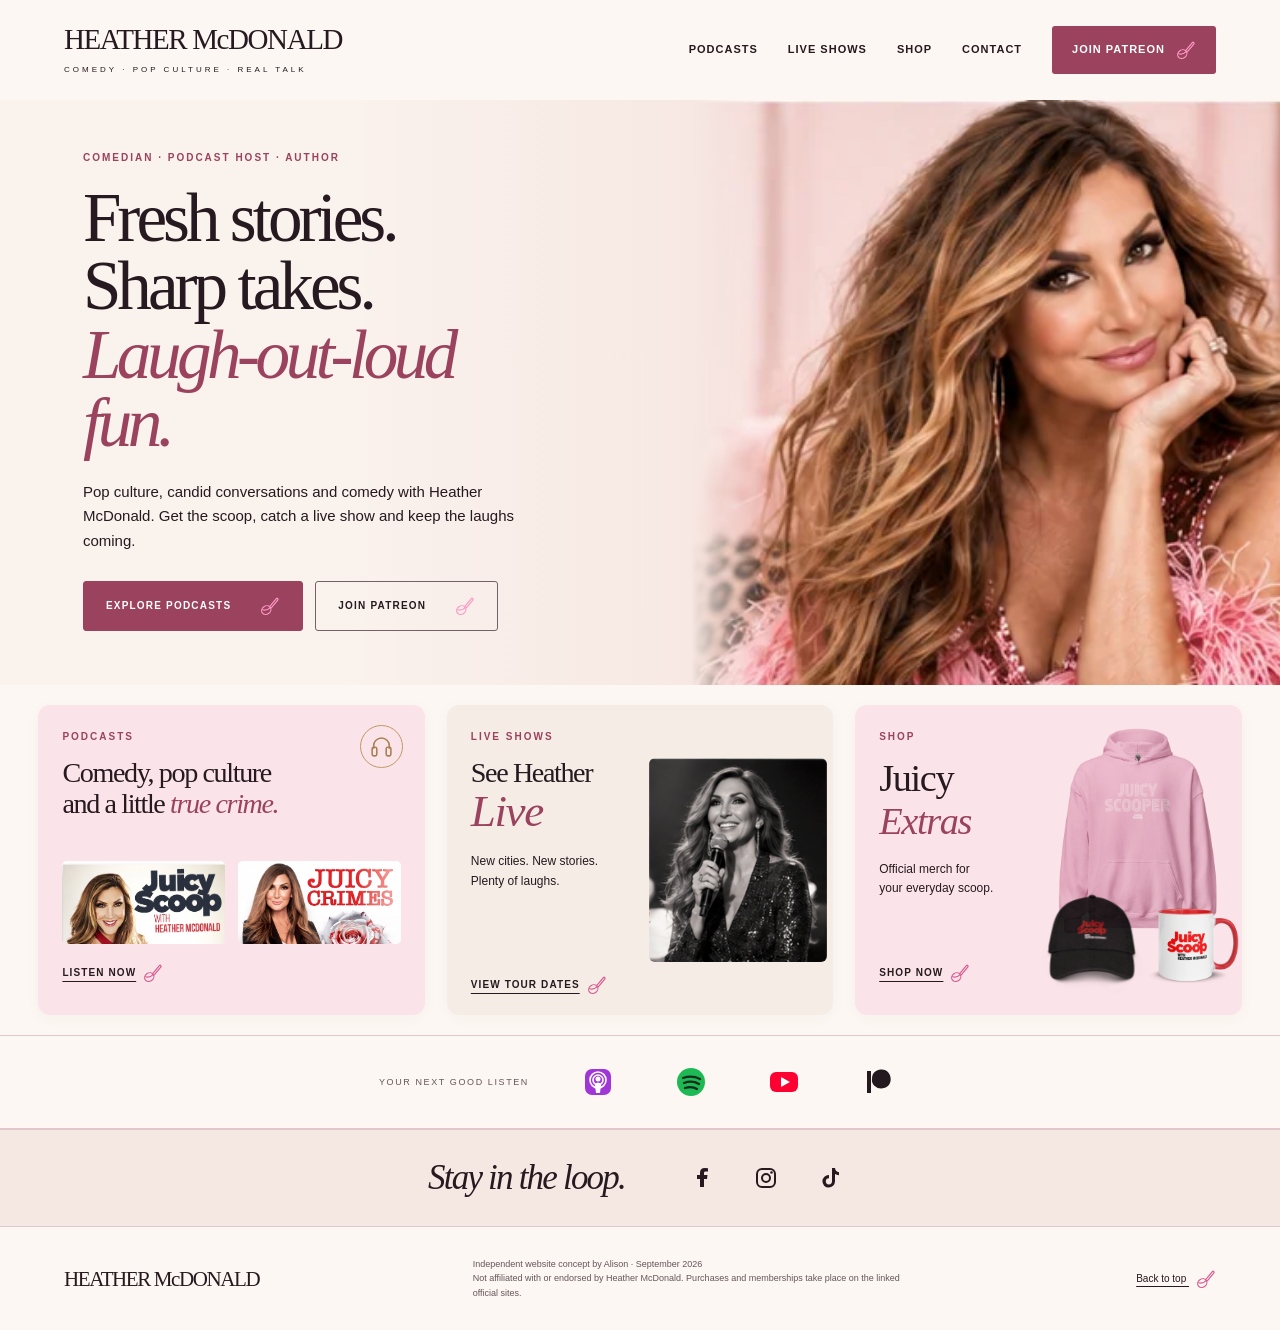
==== commit 20148d32: "Align platform icons by removing visible Patreon caption" ====
--- a/index.html
+++ b/index.html
@@ -7,6 +7,6 @@
 <article class="feature-card live-card" id="live"><div class="feature-copy"><p class="eyebrow">Live shows</p><h2>See Heather<br><em>Live</em></h2><p>New cities. New stories.<br>Plenty of laughs.</p><a class="text-link" href="https://heathermcdonald.net/">View tour dates <svg class="scoop-icon" viewBox="0 0 32 32" aria-hidden="true" fill="none" stroke="currentColor" stroke-width="1.7"><path d="m17 17 10-12c1-1 3 1 2 2L19 19"/><ellipse cx="12" cy="22" rx="7" ry="6" transform="rotate(-35 12 22)"/><path d="M6 21c4 2 8 1 12-3"/></svg></a></div><div class="stage-photo"><img src="assets/stage-reference.png" alt="Heather McDonald performing with a microphone" width="332" height="237"></div></article>
 <article class="feature-card shop-card" id="shop"><div class="feature-copy"><p class="eyebrow">Shop</p><h2>Juicy<br><em>Extras</em></h2><p>Official merch for<br>your everyday scoop.</p><a class="text-link" href="shop.html">Shop now <svg class="scoop-icon" viewBox="0 0 32 32" aria-hidden="true" fill="none" stroke="currentColor" stroke-width="1.7"><path d="m17 17 10-12c1-1 3 1 2 2L19 19"/><ellipse cx="12" cy="22" rx="7" ry="6" transform="rotate(-35 12 22)"/><path d="M6 21c4 2 8 1 12-3"/></svg></a></div><a class="merch-photo" href="shop.html" aria-label="Browse Juicy Extras"><img class="merch-hoodie" src="assets/hoodie.jpg" alt="Pink Juicy Scooper hoodie" width="600" height="600"><img class="merch-hat" src="assets/hat.jpg" alt="Black Juicy Scoop denim hat" width="600" height="600"><img class="merch-mug" src="assets/mug.jpg" alt="Juicy Scoop coffee mug" width="600" height="600"><img class="merch-mug mug-body" src="assets/mug.jpg" alt="" aria-hidden="true" width="600" height="600"></a></article>
 </section>
-<section class="quick-links" aria-label="Listen, watch and join"><span>YOUR NEXT GOOD LISTEN</span><a class="platform-link" href="https://podcasts.apple.com/us/podcast/juicy-scoop-with-heather-mcdonald/id1135332109" aria-label="Apple Podcasts" title="Apple Podcasts"><svg viewBox="0 0 32 32" aria-hidden="true"><rect x="3" y="3" width="26" height="26" rx="7" fill="#a136d7"/><g fill="none" stroke="white" stroke-width="1.6"><circle cx="16" cy="14" r="8"/><circle cx="16" cy="14" r="5"/></g><circle cx="16" cy="13" r="2.5" fill="white"/><path d="M12.8 18Q16 15 19.2 18L18 27h-4z" fill="white"/></svg></a><a class="platform-link" href="https://open.spotify.com/show/1zsZEElOM8NBrgVvZ48gsO" aria-label="Spotify" title="Spotify"><svg viewBox="0 0 32 32" aria-hidden="true"><circle cx="16" cy="16" r="14" fill="#1db954"/><g fill="none" stroke="#142b1c" stroke-width="2.3" stroke-linecap="round"><path d="M8 12q9-3 17 1M9 17q8-3 15 1M10 22q7-2 12 1"/></g></svg></a><a class="platform-link" href="https://www.youtube.com/@JuicyScoop" aria-label="YouTube" title="YouTube"><svg viewBox="0 0 32 32" aria-hidden="true"><rect x="2" y="6" width="28" height="20" rx="6" fill="#f03"/><path d="m13 11 9 5-9 5z" fill="white"/></svg></a><a class="platform-link" href="https://www.patreon.com/cw/juicyscoop" aria-label="Patreon membership" title="Patreon membership"><svg viewBox="0 0 32 32" aria-hidden="true"><path d="M6 27V5h4v22zM15 5c15-7 20 14 8 17-6 2-13-3-12-9 0-4 1-6 4-8" fill="#231a20"/></svg><small>Membership</small></a></section>
+<section class="quick-links" aria-label="Listen, watch and join"><span>YOUR NEXT GOOD LISTEN</span><a class="platform-link" href="https://podcasts.apple.com/us/podcast/juicy-scoop-with-heather-mcdonald/id1135332109" aria-label="Apple Podcasts" title="Apple Podcasts"><svg viewBox="0 0 32 32" aria-hidden="true"><rect x="3" y="3" width="26" height="26" rx="7" fill="#a136d7"/><g fill="none" stroke="white" stroke-width="1.6"><circle cx="16" cy="14" r="8"/><circle cx="16" cy="14" r="5"/></g><circle cx="16" cy="13" r="2.5" fill="white"/><path d="M12.8 18Q16 15 19.2 18L18 27h-4z" fill="white"/></svg></a><a class="platform-link" href="https://open.spotify.com/show/1zsZEElOM8NBrgVvZ48gsO" aria-label="Spotify" title="Spotify"><svg viewBox="0 0 32 32" aria-hidden="true"><circle cx="16" cy="16" r="14" fill="#1db954"/><g fill="none" stroke="#142b1c" stroke-width="2.3" stroke-linecap="round"><path d="M8 12q9-3 17 1M9 17q8-3 15 1M10 22q7-2 12 1"/></g></svg></a><a class="platform-link" href="https://www.youtube.com/@JuicyScoop" aria-label="YouTube" title="YouTube"><svg viewBox="0 0 32 32" aria-hidden="true"><rect x="2" y="6" width="28" height="20" rx="6" fill="#f03"/><path d="m13 11 9 5-9 5z" fill="white"/></svg></a><a class="platform-link" href="https://www.patreon.com/cw/juicyscoop" aria-label="Patreon membership" title="Patreon membership"><svg viewBox="0 0 32 32" aria-hidden="true"><path d="M6 27V5h4v22zM15 5c15-7 20 14 8 17-6 2-13-3-12-9 0-4 1-6 4-8" fill="#231a20"/></svg></a></section>
 <section class="social section" aria-label="Social media"><h2>Stay in the loop.</h2><div class="social-icons"><a href="https://www.facebook.com/heathermcdonaldcomedy/" aria-label="Heather McDonald on Facebook"><svg viewBox="0 0 24 24" aria-hidden="true"><path d="M14 21v-8h3l.5-4H14V7c0-1 .5-1.5 1.5-1.5H18V2.2A25 25 0 0 0 14.8 2C11.6 2 10 3.8 10 7v2H7v4h3v8z"/></svg></a><a href="https://www.instagram.com/heathermcdonald/" aria-label="Heather McDonald on Instagram"><svg viewBox="0 0 24 24" aria-hidden="true"><rect x="3" y="3" width="18" height="18" rx="5" fill="none" stroke="currentColor" stroke-width="2"/><circle cx="12" cy="12" r="4" fill="none" stroke="currentColor" stroke-width="2"/><circle cx="17.5" cy="6.5" r="1.3"/></svg></a><a href="https://www.tiktok.com/@heathermcdonald" aria-label="Heather McDonald on TikTok"><svg viewBox="0 0 24 24" aria-hidden="true"><path d="M14 2h3c.3 2.4 1.6 3.9 4 4.2v3.1a9 9 0 0 1-4-1.2v7.2A6.3 6.3 0 1 1 11 9v3.2a3.1 3.1 0 1 0 3 3.1z"/></svg></a></div></section></main>
 <footer><a class="brand" href="#top">HEATHER McDONALD</a><p>Independent website concept by Alison · September 2026<br>Not affiliated with or endorsed by Heather McDonald. Purchases and memberships take place on the linked official sites.</p><a href="#top">Back to top <svg class="scoop-icon" viewBox="0 0 32 32" aria-hidden="true" fill="none" stroke="currentColor" stroke-width="1.7"><path d="m17 17 10-12c1-1 3 1 2 2L19 19"/><ellipse cx="12" cy="22" rx="7" ry="6" transform="rotate(-35 12 22)"/><path d="M6 21c4 2 8 1 12-3"/></svg></a></footer></body></html>
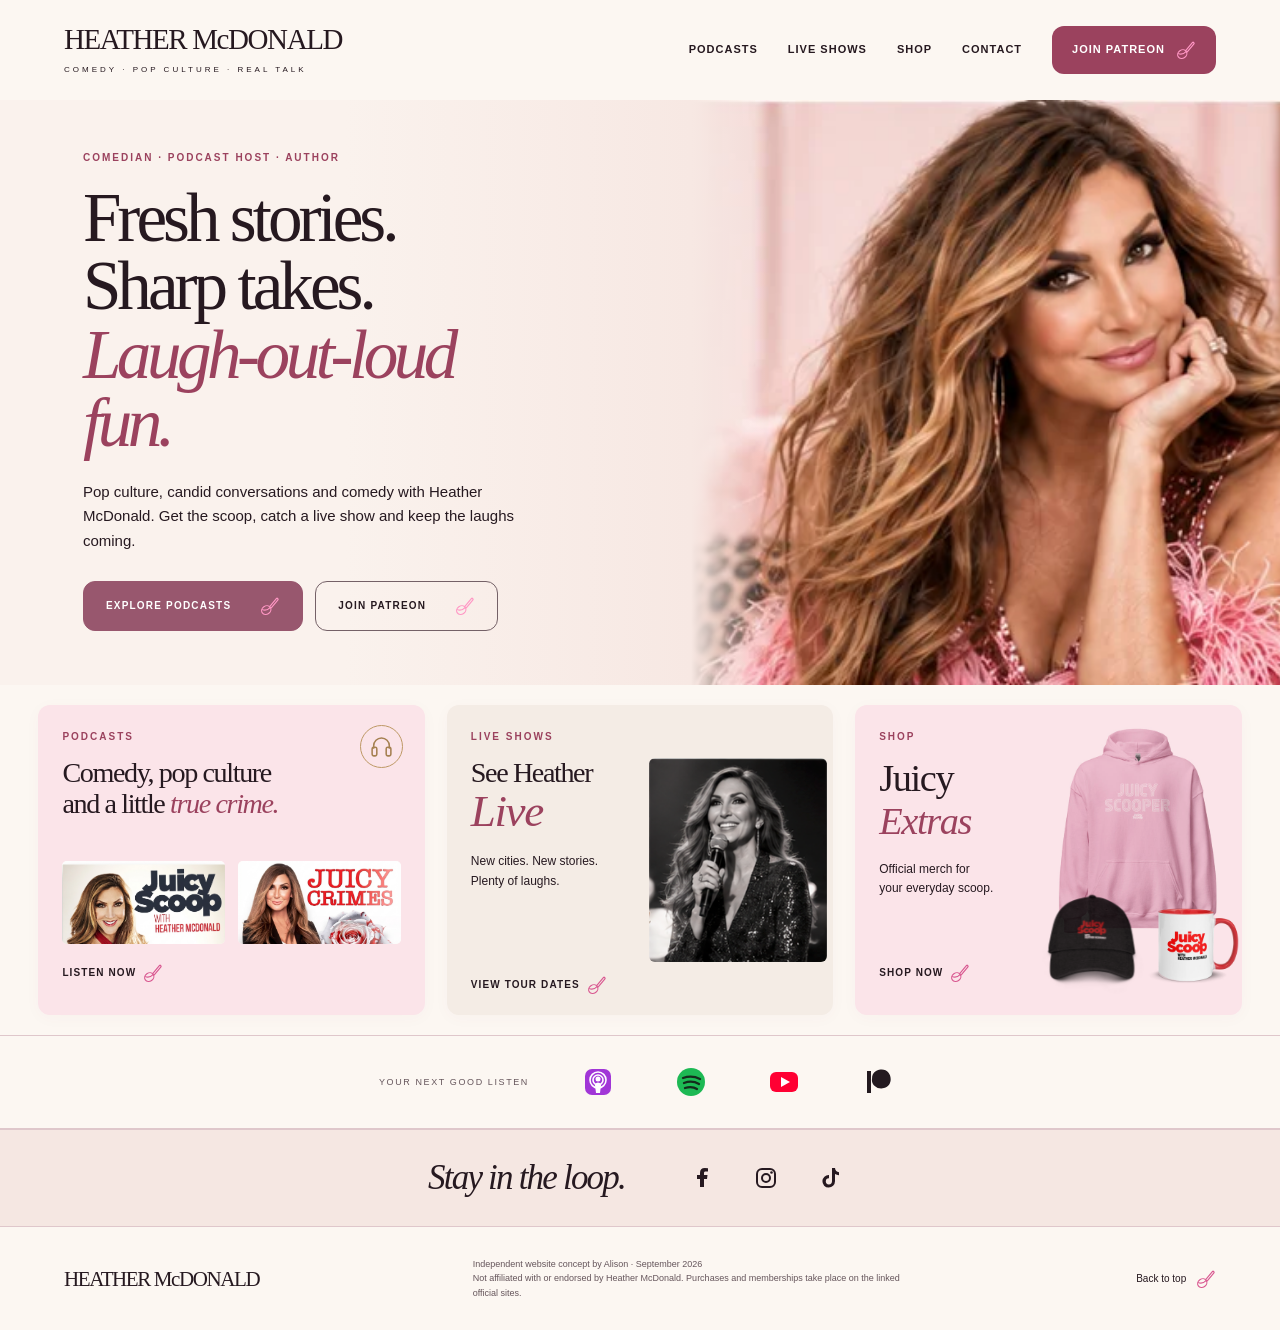
==== commit a44eee6e: "Soften button corners and pink tone; remove link underlines" ====
--- a/index.html
+++ b/index.html
@@ -1,5 +1,5 @@
 <!doctype html>
-<html lang="en"><head><meta charset="utf-8"><meta name="viewport" content="width=device-width,initial-scale=1"><meta name="theme-color" content="#faf4ef"><meta name="description" content="Comedy, pop culture and real talk with Heather McDonald. Explore Juicy Scoop, Juicy Crimes, live shows and Juicy Extras."><title>Heather McDonald | Comedy, podcasts & a little extra juicy</title><link rel="icon" href="favicon.svg" type="image/svg+xml"><link rel="stylesheet" href="styles.css?v=20260922-11"><script src="script.js" defer></script></head>
+<html lang="en"><head><meta charset="utf-8"><meta name="viewport" content="width=device-width,initial-scale=1"><meta name="theme-color" content="#faf4ef"><meta name="description" content="Comedy, pop culture and real talk with Heather McDonald. Explore Juicy Scoop, Juicy Crimes, live shows and Juicy Extras."><title>Heather McDonald | Comedy, podcasts & a little extra juicy</title><link rel="icon" href="favicon.svg" type="image/svg+xml"><link rel="stylesheet" href="styles.css?v=20260922-12"><script src="script.js" defer></script></head>
 <body id="top"><a class="skip" href="#main">Skip to content</a><header class="header"><a class="brand" href="#top">HEATHER McDONALD<span>COMEDY · POP CULTURE · REAL TALK</span></a><button class="menu" type="button" aria-expanded="false" aria-controls="navigation">Menu <span aria-hidden="true">☰</span></button><nav id="navigation" aria-label="Main navigation"><a href="#podcasts">Podcasts</a><a href="#live">Live shows</a><a href="shop.html">Shop</a><a href="https://heathermcdonald.net/#contact">Contact</a><a class="nav-join" href="https://www.patreon.com/cw/juicyscoop">Join Patreon <span aria-hidden="true"><svg class="scoop-icon" viewBox="0 0 32 32" aria-hidden="true" fill="none" stroke="currentColor" stroke-width="1.7"><path d="m17 17 10-12c1-1 3 1 2 2L19 19"/><ellipse cx="12" cy="22" rx="7" ry="6" transform="rotate(-35 12 22)"/><path d="M6 21c4 2 8 1 12-3"/></svg></span></a></nav></header>
 <main id="main"><section class="hero" aria-labelledby="headline"><div class="hero-copy"><p class="eyebrow">Comedian · Podcast host · Author</p><h1 id="headline">Fresh stories.<br>Sharp takes.<br><em>Laugh-out-loud<br class="wide-break"> fun.</em></h1><p class="intro">Pop culture, candid conversations and comedy with Heather McDonald. Get the scoop, catch a live show and keep the laughs coming.</p><div class="actions"><a class="button" href="#podcasts">Explore podcasts <span aria-hidden="true"><svg class="scoop-icon" viewBox="0 0 32 32" aria-hidden="true" fill="none" stroke="currentColor" stroke-width="1.7"><path d="m17 17 10-12c1-1 3 1 2 2L19 19"/><ellipse cx="12" cy="22" rx="7" ry="6" transform="rotate(-35 12 22)"/><path d="M6 21c4 2 8 1 12-3"/></svg></span></a><a class="button secondary" href="https://www.patreon.com/cw/juicyscoop">Join Patreon <span aria-hidden="true"><svg class="scoop-icon" viewBox="0 0 32 32" aria-hidden="true" fill="none" stroke="currentColor" stroke-width="1.7"><path d="m17 17 10-12c1-1 3 1 2 2L19 19"/><ellipse cx="12" cy="22" rx="7" ry="6" transform="rotate(-35 12 22)"/><path d="M6 21c4 2 8 1 12-3"/></svg></span></a></div></div><div class="hero-photo"><img src="assets/heather-portrait.webp" alt="Heather McDonald seated in a pink room, resting her chin on her hand" width="402" height="352" fetchpriority="high"></div><span class="hero-side" aria-hidden="true">A LITTLE COMEDY. A LOT TO TALK ABOUT.</span></section>
 <section class="feature-row" aria-label="Podcasts, live shows and shop">
--- a/styles.css
+++ b/styles.css
@@ -16,3 +16,5 @@
 /* Reference emphasis and opaque foreground merchandise. */
 .live-card h2 em{display:inline-block;font-size:1.6em;line-height:1.04}.merch-photo>img.merch-mug{mix-blend-mode:normal;clip-path:ellipse(45% 43% at 50% 51%)}
 .merch-photo>img.merch-mug{height:auto;aspect-ratio:1;mix-blend-mode:multiply;clip-path:none}.merch-photo>img.mug-body{mix-blend-mode:normal;clip-path:polygon(20% 24%,21% 22%,27% 21%,39% 20.4%,53% 20.6%,64% 21.5%,69% 23%,70% 31%,69% 64%,69% 74%,68% 80%,63% 83%,52% 85%,39% 85%,29% 83%,23% 80%,20% 77%);z-index:3}
+/* Softer reference buttons and clean, un-underlined links. */
+a{text-decoration:none}.button{border-radius:12px}.header .nav-join{border-radius:12px}.hero .actions .button:first-child{background:#98576e;border-color:#98576e}.hero .actions .button:first-child:hover{background:#84475d;border-color:#84475d}
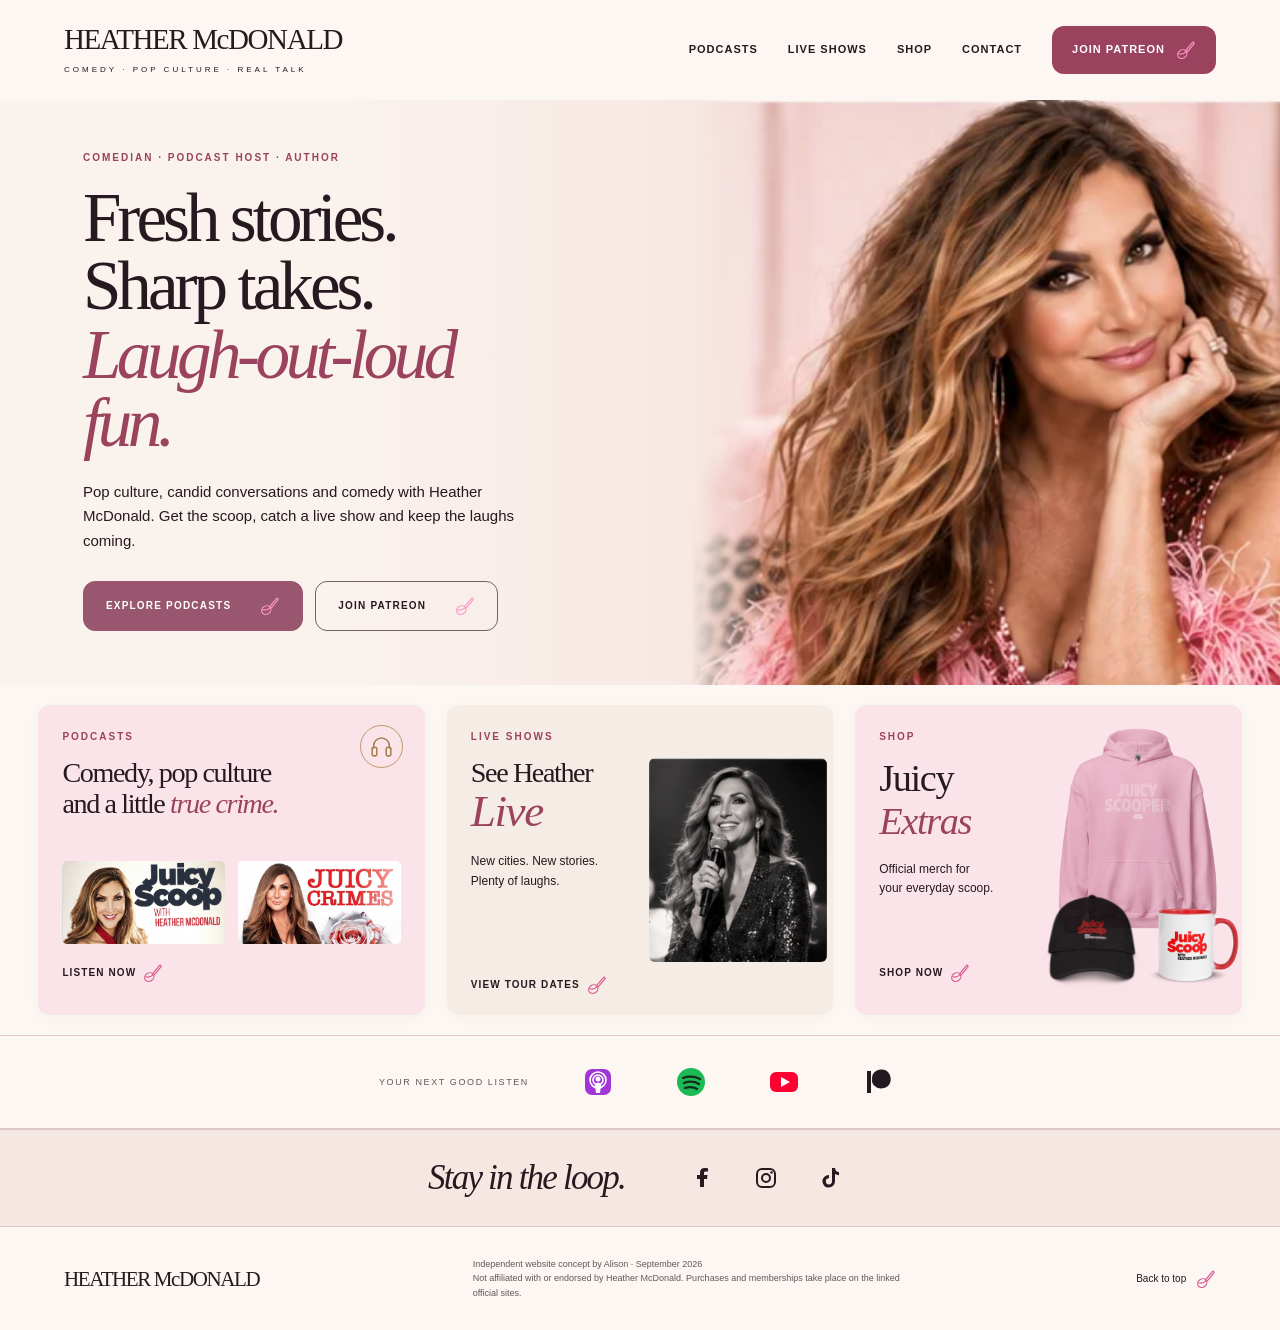
==== commit d7832a6e: "Remove white border from Juicy Scoop crop" ====
--- a/index.html
+++ b/index.html
@@ -1,5 +1,5 @@
 <!doctype html>
-<html lang="en"><head><meta charset="utf-8"><meta name="viewport" content="width=device-width,initial-scale=1"><meta name="theme-color" content="#faf4ef"><meta name="description" content="Comedy, pop culture and real talk with Heather McDonald. Explore Juicy Scoop, Juicy Crimes, live shows and Juicy Extras."><title>Heather McDonald | Comedy, podcasts & a little extra juicy</title><link rel="icon" href="favicon.svg" type="image/svg+xml"><link rel="stylesheet" href="styles.css?v=20260922-12"><script src="script.js" defer></script></head>
+<html lang="en"><head><meta charset="utf-8"><meta name="viewport" content="width=device-width,initial-scale=1"><meta name="theme-color" content="#faf4ef"><meta name="description" content="Comedy, pop culture and real talk with Heather McDonald. Explore Juicy Scoop, Juicy Crimes, live shows and Juicy Extras."><title>Heather McDonald | Comedy, podcasts & a little extra juicy</title><link rel="icon" href="favicon.svg" type="image/svg+xml"><link rel="stylesheet" href="styles.css?v=20260922-13"><script src="script.js" defer></script></head>
 <body id="top"><a class="skip" href="#main">Skip to content</a><header class="header"><a class="brand" href="#top">HEATHER McDONALD<span>COMEDY · POP CULTURE · REAL TALK</span></a><button class="menu" type="button" aria-expanded="false" aria-controls="navigation">Menu <span aria-hidden="true">☰</span></button><nav id="navigation" aria-label="Main navigation"><a href="#podcasts">Podcasts</a><a href="#live">Live shows</a><a href="shop.html">Shop</a><a href="https://heathermcdonald.net/#contact">Contact</a><a class="nav-join" href="https://www.patreon.com/cw/juicyscoop">Join Patreon <span aria-hidden="true"><svg class="scoop-icon" viewBox="0 0 32 32" aria-hidden="true" fill="none" stroke="currentColor" stroke-width="1.7"><path d="m17 17 10-12c1-1 3 1 2 2L19 19"/><ellipse cx="12" cy="22" rx="7" ry="6" transform="rotate(-35 12 22)"/><path d="M6 21c4 2 8 1 12-3"/></svg></span></a></nav></header>
 <main id="main"><section class="hero" aria-labelledby="headline"><div class="hero-copy"><p class="eyebrow">Comedian · Podcast host · Author</p><h1 id="headline">Fresh stories.<br>Sharp takes.<br><em>Laugh-out-loud<br class="wide-break"> fun.</em></h1><p class="intro">Pop culture, candid conversations and comedy with Heather McDonald. Get the scoop, catch a live show and keep the laughs coming.</p><div class="actions"><a class="button" href="#podcasts">Explore podcasts <span aria-hidden="true"><svg class="scoop-icon" viewBox="0 0 32 32" aria-hidden="true" fill="none" stroke="currentColor" stroke-width="1.7"><path d="m17 17 10-12c1-1 3 1 2 2L19 19"/><ellipse cx="12" cy="22" rx="7" ry="6" transform="rotate(-35 12 22)"/><path d="M6 21c4 2 8 1 12-3"/></svg></span></a><a class="button secondary" href="https://www.patreon.com/cw/juicyscoop">Join Patreon <span aria-hidden="true"><svg class="scoop-icon" viewBox="0 0 32 32" aria-hidden="true" fill="none" stroke="currentColor" stroke-width="1.7"><path d="m17 17 10-12c1-1 3 1 2 2L19 19"/><ellipse cx="12" cy="22" rx="7" ry="6" transform="rotate(-35 12 22)"/><path d="M6 21c4 2 8 1 12-3"/></svg></span></a></div></div><div class="hero-photo"><img src="assets/heather-portrait.webp" alt="Heather McDonald seated in a pink room, resting her chin on her hand" width="402" height="352" fetchpriority="high"></div><span class="hero-side" aria-hidden="true">A LITTLE COMEDY. A LOT TO TALK ABOUT.</span></section>
 <section class="feature-row" aria-label="Podcasts, live shows and shop">
--- a/styles.css
+++ b/styles.css
@@ -18,3 +18,4 @@
 .merch-photo>img.merch-mug{height:auto;aspect-ratio:1;mix-blend-mode:multiply;clip-path:none}.merch-photo>img.mug-body{mix-blend-mode:normal;clip-path:polygon(20% 24%,21% 22%,27% 21%,39% 20.4%,53% 20.6%,64% 21.5%,69% 23%,70% 31%,69% 64%,69% 74%,68% 80%,63% 83%,52% 85%,39% 85%,29% 83%,23% 80%,20% 77%);z-index:3}
 /* Softer reference buttons and clean, un-underlined links. */
 a{text-decoration:none}.button{border-radius:12px}.header .nav-join{border-radius:12px}.hero .actions .button:first-child{background:#98576e;border-color:#98576e}.hero .actions .button:first-child:hover{background:#84475d;border-color:#84475d}
+.mini-covers a:first-child img{transform:scale(1.23) translateY(-13%)}
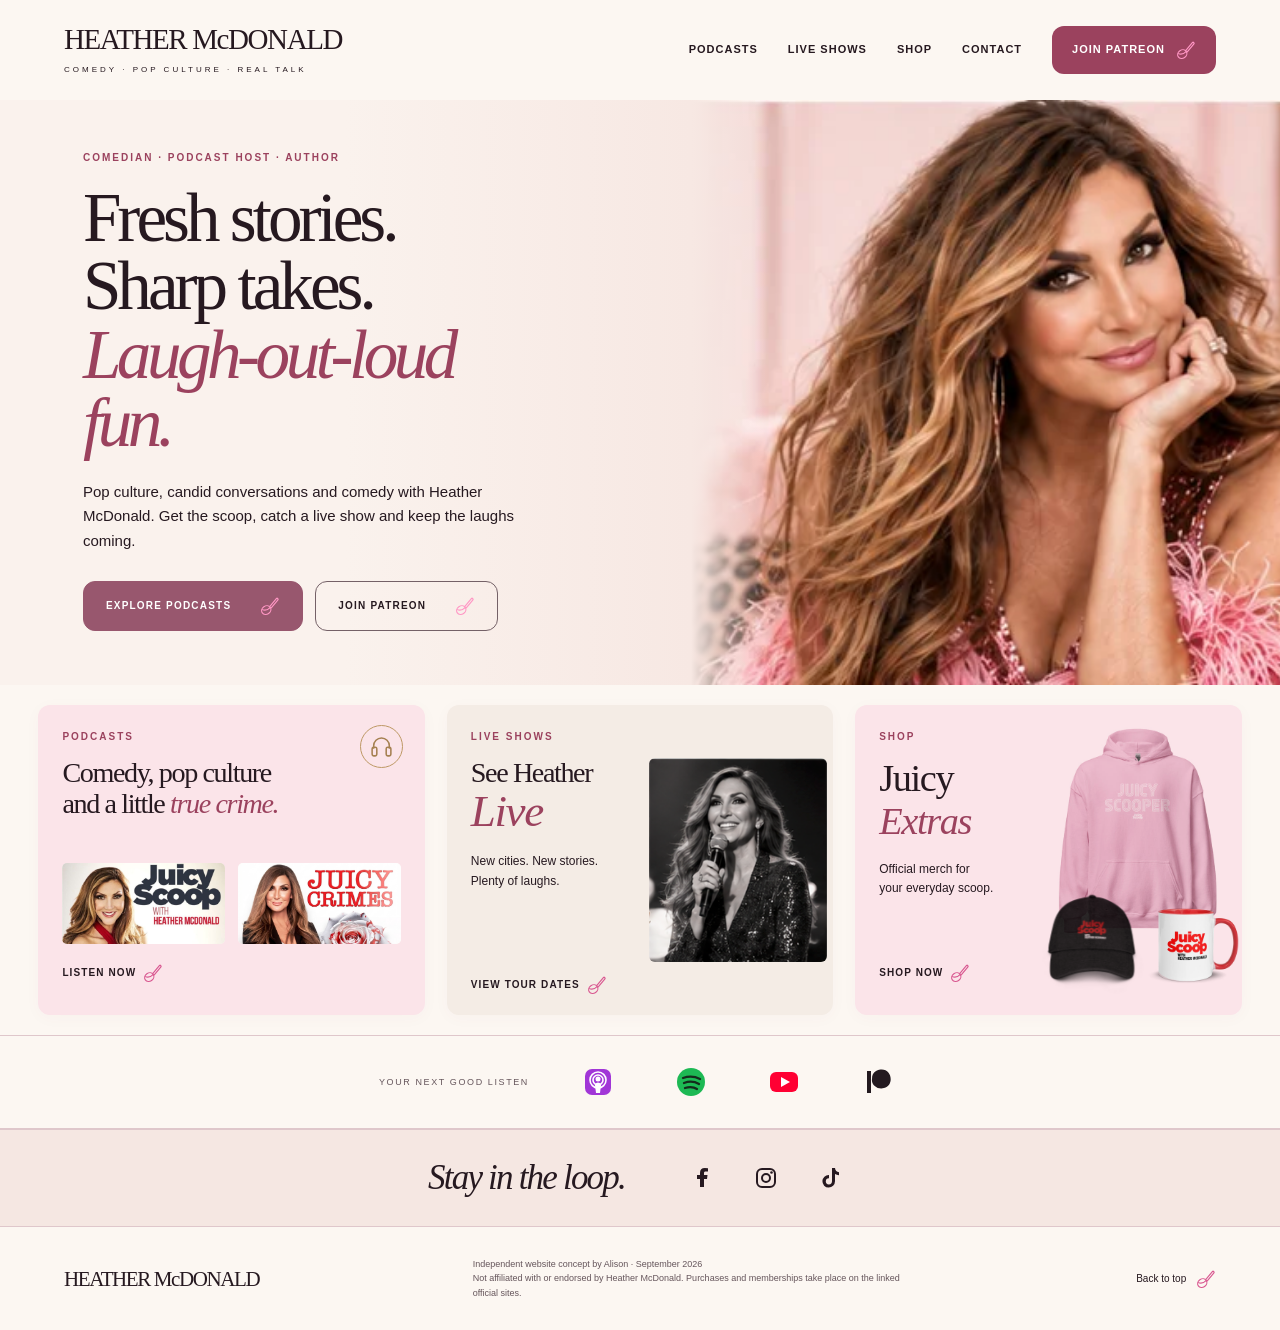
==== commit 2fd5494d: "Use supplied landscape Juicy Scoop artwork without cropping" ====
--- a/index.html
+++ b/index.html
@@ -1,9 +1,9 @@
 <!doctype html>
-<html lang="en"><head><meta charset="utf-8"><meta name="viewport" content="width=device-width,initial-scale=1"><meta name="theme-color" content="#faf4ef"><meta name="description" content="Comedy, pop culture and real talk with Heather McDonald. Explore Juicy Scoop, Juicy Crimes, live shows and Juicy Extras."><title>Heather McDonald | Comedy, podcasts & a little extra juicy</title><link rel="icon" href="favicon.svg" type="image/svg+xml"><link rel="stylesheet" href="styles.css?v=20260922-13"><script src="script.js" defer></script></head>
+<html lang="en"><head><meta charset="utf-8"><meta name="viewport" content="width=device-width,initial-scale=1"><meta name="theme-color" content="#faf4ef"><meta name="description" content="Comedy, pop culture and real talk with Heather McDonald. Explore Juicy Scoop, Juicy Crimes, live shows and Juicy Extras."><title>Heather McDonald | Comedy, podcasts & a little extra juicy</title><link rel="icon" href="favicon.svg" type="image/svg+xml"><link rel="stylesheet" href="styles.css?v=20260922-14"><script src="script.js" defer></script></head>
 <body id="top"><a class="skip" href="#main">Skip to content</a><header class="header"><a class="brand" href="#top">HEATHER McDONALD<span>COMEDY · POP CULTURE · REAL TALK</span></a><button class="menu" type="button" aria-expanded="false" aria-controls="navigation">Menu <span aria-hidden="true">☰</span></button><nav id="navigation" aria-label="Main navigation"><a href="#podcasts">Podcasts</a><a href="#live">Live shows</a><a href="shop.html">Shop</a><a href="https://heathermcdonald.net/#contact">Contact</a><a class="nav-join" href="https://www.patreon.com/cw/juicyscoop">Join Patreon <span aria-hidden="true"><svg class="scoop-icon" viewBox="0 0 32 32" aria-hidden="true" fill="none" stroke="currentColor" stroke-width="1.7"><path d="m17 17 10-12c1-1 3 1 2 2L19 19"/><ellipse cx="12" cy="22" rx="7" ry="6" transform="rotate(-35 12 22)"/><path d="M6 21c4 2 8 1 12-3"/></svg></span></a></nav></header>
 <main id="main"><section class="hero" aria-labelledby="headline"><div class="hero-copy"><p class="eyebrow">Comedian · Podcast host · Author</p><h1 id="headline">Fresh stories.<br>Sharp takes.<br><em>Laugh-out-loud<br class="wide-break"> fun.</em></h1><p class="intro">Pop culture, candid conversations and comedy with Heather McDonald. Get the scoop, catch a live show and keep the laughs coming.</p><div class="actions"><a class="button" href="#podcasts">Explore podcasts <span aria-hidden="true"><svg class="scoop-icon" viewBox="0 0 32 32" aria-hidden="true" fill="none" stroke="currentColor" stroke-width="1.7"><path d="m17 17 10-12c1-1 3 1 2 2L19 19"/><ellipse cx="12" cy="22" rx="7" ry="6" transform="rotate(-35 12 22)"/><path d="M6 21c4 2 8 1 12-3"/></svg></span></a><a class="button secondary" href="https://www.patreon.com/cw/juicyscoop">Join Patreon <span aria-hidden="true"><svg class="scoop-icon" viewBox="0 0 32 32" aria-hidden="true" fill="none" stroke="currentColor" stroke-width="1.7"><path d="m17 17 10-12c1-1 3 1 2 2L19 19"/><ellipse cx="12" cy="22" rx="7" ry="6" transform="rotate(-35 12 22)"/><path d="M6 21c4 2 8 1 12-3"/></svg></span></a></div></div><div class="hero-photo"><img src="assets/heather-portrait.webp" alt="Heather McDonald seated in a pink room, resting her chin on her hand" width="402" height="352" fetchpriority="high"></div><span class="hero-side" aria-hidden="true">A LITTLE COMEDY. A LOT TO TALK ABOUT.</span></section>
 <section class="feature-row" aria-label="Podcasts, live shows and shop">
-<article class="feature-card podcast-card" id="podcasts"><p class="eyebrow">Podcasts <span class="headphones" aria-hidden="true"><svg viewBox="0 0 32 32" fill="none" stroke="currentColor" stroke-width="2"><path d="M6 19v-4a10 10 0 0 1 20 0v4"/><rect x="4" y="17" width="6" height="11" rx="2"/><rect x="22" y="17" width="6" height="11" rx="2"/></svg></span></p><h2>Comedy, pop culture<br>and a little <em>true crime.</em></h2><div class="mini-covers"><a href="https://podcasts.apple.com/us/podcast/juicy-scoop-with-heather-mcdonald/id1135332109" aria-label="Listen to Juicy Scoop on Apple Podcasts"><img src="assets/juicy-scoop.jpeg" alt="Juicy Scoop with Heather McDonald" width="1046" height="1024"></a><a href="https://podcasts.apple.com/us/podcast/juicy-crimes-with-heather-mcdonald/id1803197933" aria-label="Listen to Juicy Crimes on Apple Podcasts"><img src="assets/juicy-crimes.jpeg" alt="Juicy Crimes with Heather McDonald" width="1024" height="1037"></a></div><a class="text-link" href="https://podcasts.apple.com/us/podcast/juicy-scoop-with-heather-mcdonald/id1135332109">Listen now <svg class="scoop-icon" viewBox="0 0 32 32" aria-hidden="true" fill="none" stroke="currentColor" stroke-width="1.7"><path d="m17 17 10-12c1-1 3 1 2 2L19 19"/><ellipse cx="12" cy="22" rx="7" ry="6" transform="rotate(-35 12 22)"/><path d="M6 21c4 2 8 1 12-3"/></svg></a></article>
+<article class="feature-card podcast-card" id="podcasts"><p class="eyebrow">Podcasts <span class="headphones" aria-hidden="true"><svg viewBox="0 0 32 32" fill="none" stroke="currentColor" stroke-width="2"><path d="M6 19v-4a10 10 0 0 1 20 0v4"/><rect x="4" y="17" width="6" height="11" rx="2"/><rect x="22" y="17" width="6" height="11" rx="2"/></svg></span></p><h2>Comedy, pop culture<br>and a little <em>true crime.</em></h2><div class="mini-covers"><a href="https://podcasts.apple.com/us/podcast/juicy-scoop-with-heather-mcdonald/id1135332109" aria-label="Listen to Juicy Scoop on Apple Podcasts"><img src="assets/juicy-scoop-landscape.jpg" alt="Juicy Scoop with Heather McDonald" width="1000" height="500"></a><a href="https://podcasts.apple.com/us/podcast/juicy-crimes-with-heather-mcdonald/id1803197933" aria-label="Listen to Juicy Crimes on Apple Podcasts"><img src="assets/juicy-crimes.jpeg" alt="Juicy Crimes with Heather McDonald" width="1024" height="1037"></a></div><a class="text-link" href="https://podcasts.apple.com/us/podcast/juicy-scoop-with-heather-mcdonald/id1135332109">Listen now <svg class="scoop-icon" viewBox="0 0 32 32" aria-hidden="true" fill="none" stroke="currentColor" stroke-width="1.7"><path d="m17 17 10-12c1-1 3 1 2 2L19 19"/><ellipse cx="12" cy="22" rx="7" ry="6" transform="rotate(-35 12 22)"/><path d="M6 21c4 2 8 1 12-3"/></svg></a></article>
 <article class="feature-card live-card" id="live"><div class="feature-copy"><p class="eyebrow">Live shows</p><h2>See Heather<br><em>Live</em></h2><p>New cities. New stories.<br>Plenty of laughs.</p><a class="text-link" href="https://heathermcdonald.net/">View tour dates <svg class="scoop-icon" viewBox="0 0 32 32" aria-hidden="true" fill="none" stroke="currentColor" stroke-width="1.7"><path d="m17 17 10-12c1-1 3 1 2 2L19 19"/><ellipse cx="12" cy="22" rx="7" ry="6" transform="rotate(-35 12 22)"/><path d="M6 21c4 2 8 1 12-3"/></svg></a></div><div class="stage-photo"><img src="assets/stage-reference.png" alt="Heather McDonald performing with a microphone" width="332" height="237"></div></article>
 <article class="feature-card shop-card" id="shop"><div class="feature-copy"><p class="eyebrow">Shop</p><h2>Juicy<br><em>Extras</em></h2><p>Official merch for<br>your everyday scoop.</p><a class="text-link" href="shop.html">Shop now <svg class="scoop-icon" viewBox="0 0 32 32" aria-hidden="true" fill="none" stroke="currentColor" stroke-width="1.7"><path d="m17 17 10-12c1-1 3 1 2 2L19 19"/><ellipse cx="12" cy="22" rx="7" ry="6" transform="rotate(-35 12 22)"/><path d="M6 21c4 2 8 1 12-3"/></svg></a></div><a class="merch-photo" href="shop.html" aria-label="Browse Juicy Extras"><img class="merch-hoodie" src="assets/hoodie.jpg" alt="Pink Juicy Scooper hoodie" width="600" height="600"><img class="merch-hat" src="assets/hat.jpg" alt="Black Juicy Scoop denim hat" width="600" height="600"><img class="merch-mug" src="assets/mug.jpg" alt="Juicy Scoop coffee mug" width="600" height="600"><img class="merch-mug mug-body" src="assets/mug.jpg" alt="" aria-hidden="true" width="600" height="600"></a></article>
 </section>
--- a/styles.css
+++ b/styles.css
@@ -19,3 +19,4 @@
 /* Softer reference buttons and clean, un-underlined links. */
 a{text-decoration:none}.button{border-radius:12px}.header .nav-join{border-radius:12px}.hero .actions .button:first-child{background:#98576e;border-color:#98576e}.hero .actions .button:first-child:hover{background:#84475d;border-color:#84475d}
 .mini-covers a:first-child img{transform:scale(1.23) translateY(-13%)}
+.mini-covers a:first-child img{transform:none;object-fit:contain;object-position:center}.mini-covers{aspect-ratio:auto;height:auto}.mini-covers a{height:auto;aspect-ratio:2}.mini-covers img{height:100%}
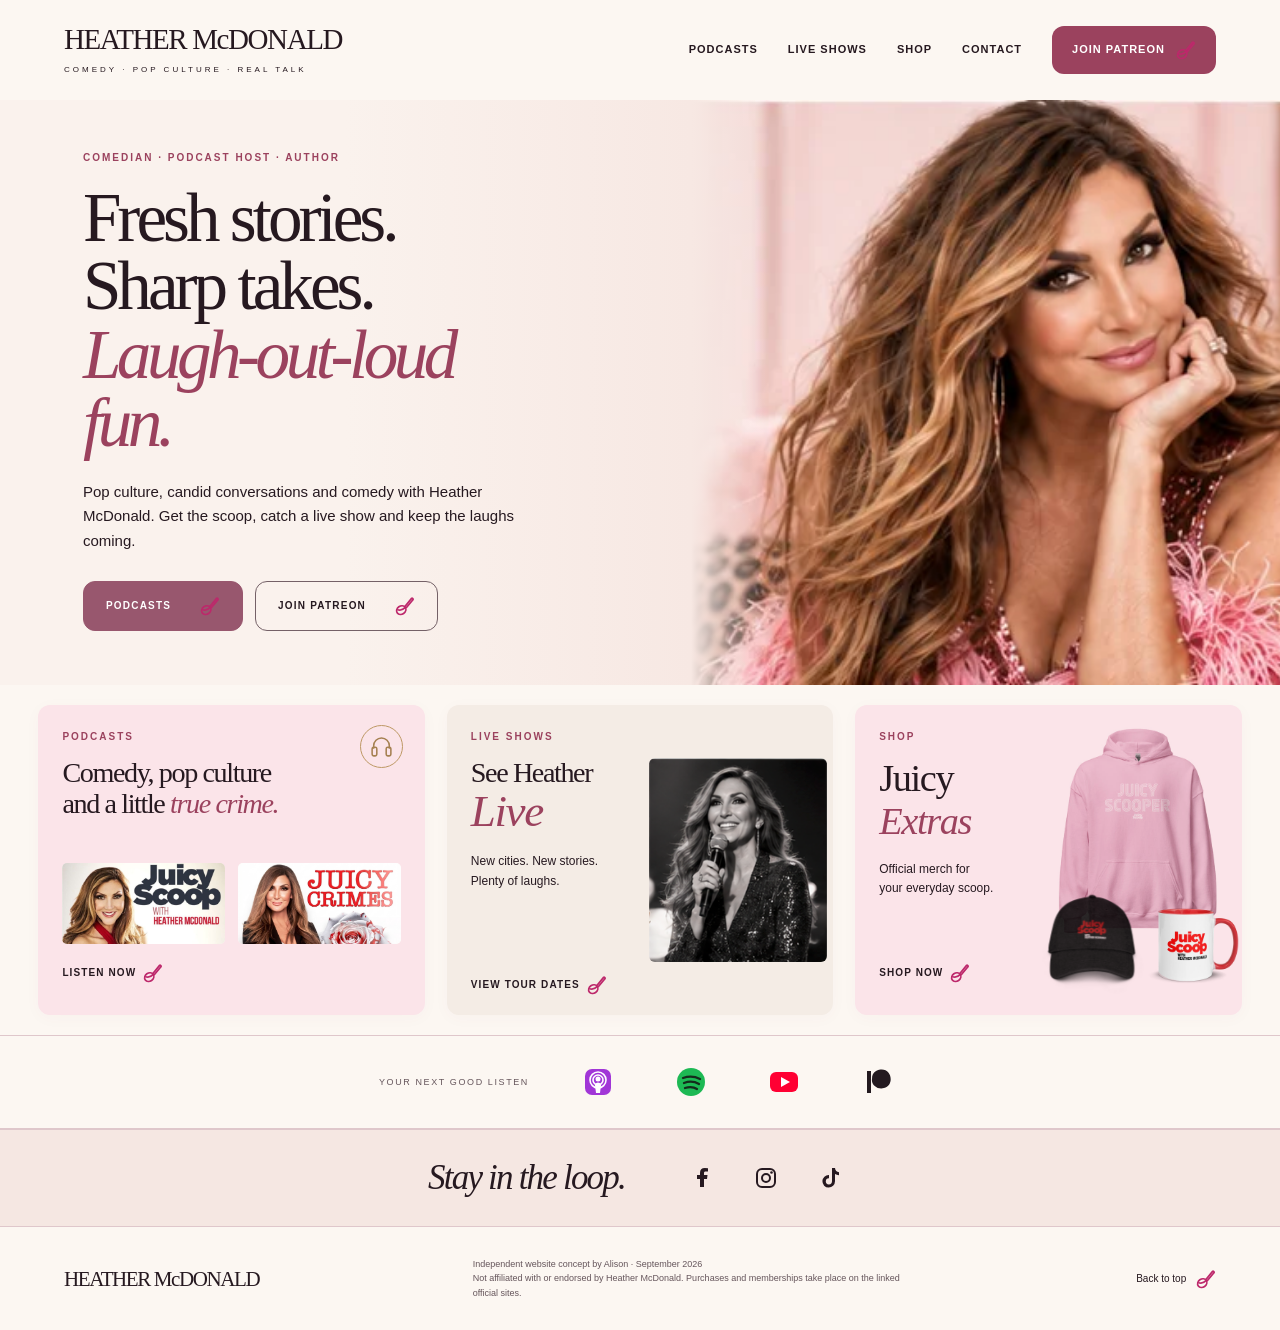
==== commit a50b8488: "Shorten podcast button label and strengthen pink scoop icons" ====
--- a/index.html
+++ b/index.html
@@ -1,7 +1,7 @@
 <!doctype html>
-<html lang="en"><head><meta charset="utf-8"><meta name="viewport" content="width=device-width,initial-scale=1"><meta name="theme-color" content="#faf4ef"><meta name="description" content="Comedy, pop culture and real talk with Heather McDonald. Explore Juicy Scoop, Juicy Crimes, live shows and Juicy Extras."><title>Heather McDonald | Comedy, podcasts & a little extra juicy</title><link rel="icon" href="favicon.svg" type="image/svg+xml"><link rel="stylesheet" href="styles.css?v=20260922-14"><script src="script.js" defer></script></head>
+<html lang="en"><head><meta charset="utf-8"><meta name="viewport" content="width=device-width,initial-scale=1"><meta name="theme-color" content="#faf4ef"><meta name="description" content="Comedy, pop culture and real talk with Heather McDonald. Explore Juicy Scoop, Juicy Crimes, live shows and Juicy Extras."><title>Heather McDonald | Comedy, podcasts & a little extra juicy</title><link rel="icon" href="favicon.svg" type="image/svg+xml"><link rel="stylesheet" href="styles.css?v=20260922-15"><script src="script.js" defer></script></head>
 <body id="top"><a class="skip" href="#main">Skip to content</a><header class="header"><a class="brand" href="#top">HEATHER McDONALD<span>COMEDY · POP CULTURE · REAL TALK</span></a><button class="menu" type="button" aria-expanded="false" aria-controls="navigation">Menu <span aria-hidden="true">☰</span></button><nav id="navigation" aria-label="Main navigation"><a href="#podcasts">Podcasts</a><a href="#live">Live shows</a><a href="shop.html">Shop</a><a href="https://heathermcdonald.net/#contact">Contact</a><a class="nav-join" href="https://www.patreon.com/cw/juicyscoop">Join Patreon <span aria-hidden="true"><svg class="scoop-icon" viewBox="0 0 32 32" aria-hidden="true" fill="none" stroke="currentColor" stroke-width="1.7"><path d="m17 17 10-12c1-1 3 1 2 2L19 19"/><ellipse cx="12" cy="22" rx="7" ry="6" transform="rotate(-35 12 22)"/><path d="M6 21c4 2 8 1 12-3"/></svg></span></a></nav></header>
-<main id="main"><section class="hero" aria-labelledby="headline"><div class="hero-copy"><p class="eyebrow">Comedian · Podcast host · Author</p><h1 id="headline">Fresh stories.<br>Sharp takes.<br><em>Laugh-out-loud<br class="wide-break"> fun.</em></h1><p class="intro">Pop culture, candid conversations and comedy with Heather McDonald. Get the scoop, catch a live show and keep the laughs coming.</p><div class="actions"><a class="button" href="#podcasts">Explore podcasts <span aria-hidden="true"><svg class="scoop-icon" viewBox="0 0 32 32" aria-hidden="true" fill="none" stroke="currentColor" stroke-width="1.7"><path d="m17 17 10-12c1-1 3 1 2 2L19 19"/><ellipse cx="12" cy="22" rx="7" ry="6" transform="rotate(-35 12 22)"/><path d="M6 21c4 2 8 1 12-3"/></svg></span></a><a class="button secondary" href="https://www.patreon.com/cw/juicyscoop">Join Patreon <span aria-hidden="true"><svg class="scoop-icon" viewBox="0 0 32 32" aria-hidden="true" fill="none" stroke="currentColor" stroke-width="1.7"><path d="m17 17 10-12c1-1 3 1 2 2L19 19"/><ellipse cx="12" cy="22" rx="7" ry="6" transform="rotate(-35 12 22)"/><path d="M6 21c4 2 8 1 12-3"/></svg></span></a></div></div><div class="hero-photo"><img src="assets/heather-portrait.webp" alt="Heather McDonald seated in a pink room, resting her chin on her hand" width="402" height="352" fetchpriority="high"></div><span class="hero-side" aria-hidden="true">A LITTLE COMEDY. A LOT TO TALK ABOUT.</span></section>
+<main id="main"><section class="hero" aria-labelledby="headline"><div class="hero-copy"><p class="eyebrow">Comedian · Podcast host · Author</p><h1 id="headline">Fresh stories.<br>Sharp takes.<br><em>Laugh-out-loud<br class="wide-break"> fun.</em></h1><p class="intro">Pop culture, candid conversations and comedy with Heather McDonald. Get the scoop, catch a live show and keep the laughs coming.</p><div class="actions"><a class="button" href="#podcasts">Podcasts <span aria-hidden="true"><svg class="scoop-icon" viewBox="0 0 32 32" aria-hidden="true" fill="none" stroke="currentColor" stroke-width="1.7"><path d="m17 17 10-12c1-1 3 1 2 2L19 19"/><ellipse cx="12" cy="22" rx="7" ry="6" transform="rotate(-35 12 22)"/><path d="M6 21c4 2 8 1 12-3"/></svg></span></a><a class="button secondary" href="https://www.patreon.com/cw/juicyscoop">Join Patreon <span aria-hidden="true"><svg class="scoop-icon" viewBox="0 0 32 32" aria-hidden="true" fill="none" stroke="currentColor" stroke-width="1.7"><path d="m17 17 10-12c1-1 3 1 2 2L19 19"/><ellipse cx="12" cy="22" rx="7" ry="6" transform="rotate(-35 12 22)"/><path d="M6 21c4 2 8 1 12-3"/></svg></span></a></div></div><div class="hero-photo"><img src="assets/heather-portrait.webp" alt="Heather McDonald seated in a pink room, resting her chin on her hand" width="402" height="352" fetchpriority="high"></div><span class="hero-side" aria-hidden="true">A LITTLE COMEDY. A LOT TO TALK ABOUT.</span></section>
 <section class="feature-row" aria-label="Podcasts, live shows and shop">
 <article class="feature-card podcast-card" id="podcasts"><p class="eyebrow">Podcasts <span class="headphones" aria-hidden="true"><svg viewBox="0 0 32 32" fill="none" stroke="currentColor" stroke-width="2"><path d="M6 19v-4a10 10 0 0 1 20 0v4"/><rect x="4" y="17" width="6" height="11" rx="2"/><rect x="22" y="17" width="6" height="11" rx="2"/></svg></span></p><h2>Comedy, pop culture<br>and a little <em>true crime.</em></h2><div class="mini-covers"><a href="https://podcasts.apple.com/us/podcast/juicy-scoop-with-heather-mcdonald/id1135332109" aria-label="Listen to Juicy Scoop on Apple Podcasts"><img src="assets/juicy-scoop-landscape.jpg" alt="Juicy Scoop with Heather McDonald" width="1000" height="500"></a><a href="https://podcasts.apple.com/us/podcast/juicy-crimes-with-heather-mcdonald/id1803197933" aria-label="Listen to Juicy Crimes on Apple Podcasts"><img src="assets/juicy-crimes.jpeg" alt="Juicy Crimes with Heather McDonald" width="1024" height="1037"></a></div><a class="text-link" href="https://podcasts.apple.com/us/podcast/juicy-scoop-with-heather-mcdonald/id1135332109">Listen now <svg class="scoop-icon" viewBox="0 0 32 32" aria-hidden="true" fill="none" stroke="currentColor" stroke-width="1.7"><path d="m17 17 10-12c1-1 3 1 2 2L19 19"/><ellipse cx="12" cy="22" rx="7" ry="6" transform="rotate(-35 12 22)"/><path d="M6 21c4 2 8 1 12-3"/></svg></a></article>
 <article class="feature-card live-card" id="live"><div class="feature-copy"><p class="eyebrow">Live shows</p><h2>See Heather<br><em>Live</em></h2><p>New cities. New stories.<br>Plenty of laughs.</p><a class="text-link" href="https://heathermcdonald.net/">View tour dates <svg class="scoop-icon" viewBox="0 0 32 32" aria-hidden="true" fill="none" stroke="currentColor" stroke-width="1.7"><path d="m17 17 10-12c1-1 3 1 2 2L19 19"/><ellipse cx="12" cy="22" rx="7" ry="6" transform="rotate(-35 12 22)"/><path d="M6 21c4 2 8 1 12-3"/></svg></a></div><div class="stage-photo"><img src="assets/stage-reference.png" alt="Heather McDonald performing with a microphone" width="332" height="237"></div></article>
--- a/styles.css
+++ b/styles.css
@@ -20,3 +20,5 @@
 a{text-decoration:none}.button{border-radius:12px}.header .nav-join{border-radius:12px}.hero .actions .button:first-child{background:#98576e;border-color:#98576e}.hero .actions .button:first-child:hover{background:#84475d;border-color:#84475d}
 .mini-covers a:first-child img{transform:scale(1.23) translateY(-13%)}
 .mini-covers a:first-child img{transform:none;object-fit:contain;object-position:center}.mini-covers{aspect-ratio:auto;height:auto}.mini-covers a{height:auto;aspect-ratio:2}.mini-covers img{height:100%}
+
+.scoop-icon,.button .scoop-icon,.nav-join .scoop-icon{color:#bd286b;stroke-width:2.5}
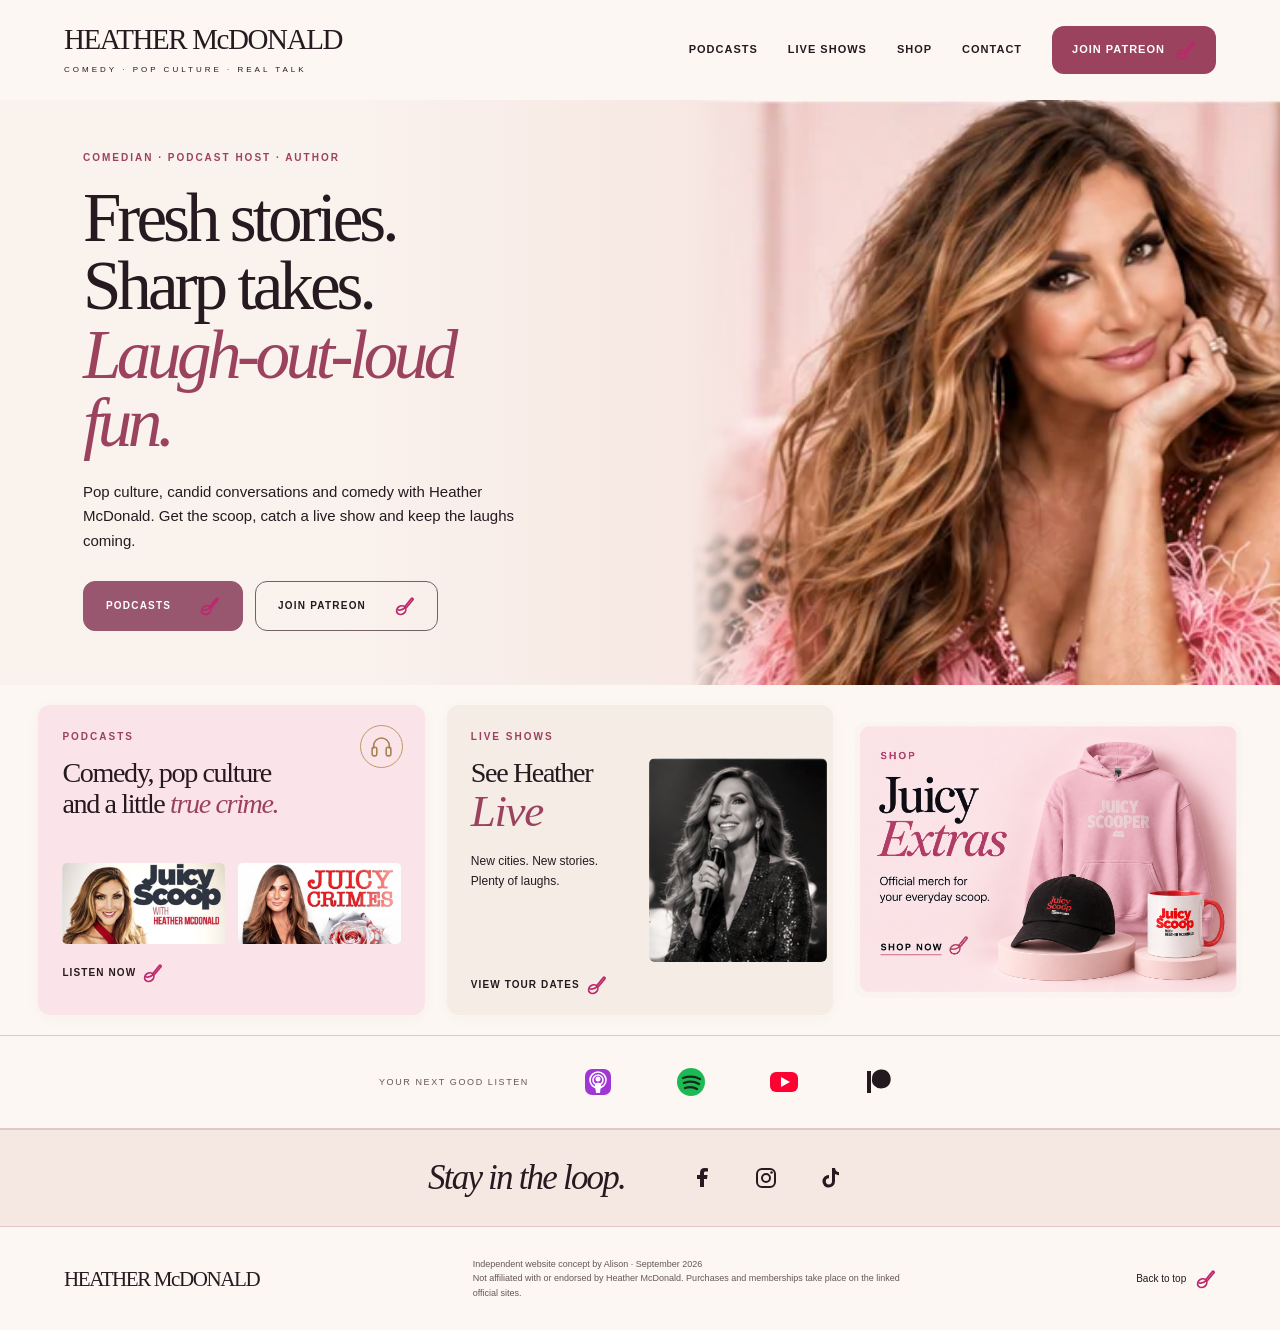
==== commit 2c3226c5: "Use supplied Juicy Extras card composition linked to shop" ====
--- a/index.html
+++ b/index.html
@@ -1,11 +1,11 @@
 <!doctype html>
-<html lang="en"><head><meta charset="utf-8"><meta name="viewport" content="width=device-width,initial-scale=1"><meta name="theme-color" content="#faf4ef"><meta name="description" content="Comedy, pop culture and real talk with Heather McDonald. Explore Juicy Scoop, Juicy Crimes, live shows and Juicy Extras."><title>Heather McDonald | Comedy, podcasts & a little extra juicy</title><link rel="icon" href="favicon.svg" type="image/svg+xml"><link rel="stylesheet" href="styles.css?v=20260922-15"><script src="script.js" defer></script></head>
+<html lang="en"><head><meta charset="utf-8"><meta name="viewport" content="width=device-width,initial-scale=1"><meta name="theme-color" content="#faf4ef"><meta name="description" content="Comedy, pop culture and real talk with Heather McDonald. Explore Juicy Scoop, Juicy Crimes, live shows and Juicy Extras."><title>Heather McDonald | Comedy, podcasts & a little extra juicy</title><link rel="icon" href="favicon.svg" type="image/svg+xml"><link rel="stylesheet" href="styles.css?v=20260922-16"><script src="script.js" defer></script></head>
 <body id="top"><a class="skip" href="#main">Skip to content</a><header class="header"><a class="brand" href="#top">HEATHER McDONALD<span>COMEDY · POP CULTURE · REAL TALK</span></a><button class="menu" type="button" aria-expanded="false" aria-controls="navigation">Menu <span aria-hidden="true">☰</span></button><nav id="navigation" aria-label="Main navigation"><a href="#podcasts">Podcasts</a><a href="#live">Live shows</a><a href="shop.html">Shop</a><a href="https://heathermcdonald.net/#contact">Contact</a><a class="nav-join" href="https://www.patreon.com/cw/juicyscoop">Join Patreon <span aria-hidden="true"><svg class="scoop-icon" viewBox="0 0 32 32" aria-hidden="true" fill="none" stroke="currentColor" stroke-width="1.7"><path d="m17 17 10-12c1-1 3 1 2 2L19 19"/><ellipse cx="12" cy="22" rx="7" ry="6" transform="rotate(-35 12 22)"/><path d="M6 21c4 2 8 1 12-3"/></svg></span></a></nav></header>
 <main id="main"><section class="hero" aria-labelledby="headline"><div class="hero-copy"><p class="eyebrow">Comedian · Podcast host · Author</p><h1 id="headline">Fresh stories.<br>Sharp takes.<br><em>Laugh-out-loud<br class="wide-break"> fun.</em></h1><p class="intro">Pop culture, candid conversations and comedy with Heather McDonald. Get the scoop, catch a live show and keep the laughs coming.</p><div class="actions"><a class="button" href="#podcasts">Podcasts <span aria-hidden="true"><svg class="scoop-icon" viewBox="0 0 32 32" aria-hidden="true" fill="none" stroke="currentColor" stroke-width="1.7"><path d="m17 17 10-12c1-1 3 1 2 2L19 19"/><ellipse cx="12" cy="22" rx="7" ry="6" transform="rotate(-35 12 22)"/><path d="M6 21c4 2 8 1 12-3"/></svg></span></a><a class="button secondary" href="https://www.patreon.com/cw/juicyscoop">Join Patreon <span aria-hidden="true"><svg class="scoop-icon" viewBox="0 0 32 32" aria-hidden="true" fill="none" stroke="currentColor" stroke-width="1.7"><path d="m17 17 10-12c1-1 3 1 2 2L19 19"/><ellipse cx="12" cy="22" rx="7" ry="6" transform="rotate(-35 12 22)"/><path d="M6 21c4 2 8 1 12-3"/></svg></span></a></div></div><div class="hero-photo"><img src="assets/heather-portrait.webp" alt="Heather McDonald seated in a pink room, resting her chin on her hand" width="402" height="352" fetchpriority="high"></div><span class="hero-side" aria-hidden="true">A LITTLE COMEDY. A LOT TO TALK ABOUT.</span></section>
 <section class="feature-row" aria-label="Podcasts, live shows and shop">
 <article class="feature-card podcast-card" id="podcasts"><p class="eyebrow">Podcasts <span class="headphones" aria-hidden="true"><svg viewBox="0 0 32 32" fill="none" stroke="currentColor" stroke-width="2"><path d="M6 19v-4a10 10 0 0 1 20 0v4"/><rect x="4" y="17" width="6" height="11" rx="2"/><rect x="22" y="17" width="6" height="11" rx="2"/></svg></span></p><h2>Comedy, pop culture<br>and a little <em>true crime.</em></h2><div class="mini-covers"><a href="https://podcasts.apple.com/us/podcast/juicy-scoop-with-heather-mcdonald/id1135332109" aria-label="Listen to Juicy Scoop on Apple Podcasts"><img src="assets/juicy-scoop-landscape.jpg" alt="Juicy Scoop with Heather McDonald" width="1000" height="500"></a><a href="https://podcasts.apple.com/us/podcast/juicy-crimes-with-heather-mcdonald/id1803197933" aria-label="Listen to Juicy Crimes on Apple Podcasts"><img src="assets/juicy-crimes.jpeg" alt="Juicy Crimes with Heather McDonald" width="1024" height="1037"></a></div><a class="text-link" href="https://podcasts.apple.com/us/podcast/juicy-scoop-with-heather-mcdonald/id1135332109">Listen now <svg class="scoop-icon" viewBox="0 0 32 32" aria-hidden="true" fill="none" stroke="currentColor" stroke-width="1.7"><path d="m17 17 10-12c1-1 3 1 2 2L19 19"/><ellipse cx="12" cy="22" rx="7" ry="6" transform="rotate(-35 12 22)"/><path d="M6 21c4 2 8 1 12-3"/></svg></a></article>
 <article class="feature-card live-card" id="live"><div class="feature-copy"><p class="eyebrow">Live shows</p><h2>See Heather<br><em>Live</em></h2><p>New cities. New stories.<br>Plenty of laughs.</p><a class="text-link" href="https://heathermcdonald.net/">View tour dates <svg class="scoop-icon" viewBox="0 0 32 32" aria-hidden="true" fill="none" stroke="currentColor" stroke-width="1.7"><path d="m17 17 10-12c1-1 3 1 2 2L19 19"/><ellipse cx="12" cy="22" rx="7" ry="6" transform="rotate(-35 12 22)"/><path d="M6 21c4 2 8 1 12-3"/></svg></a></div><div class="stage-photo"><img src="assets/stage-reference.png" alt="Heather McDonald performing with a microphone" width="332" height="237"></div></article>
-<article class="feature-card shop-card" id="shop"><div class="feature-copy"><p class="eyebrow">Shop</p><h2>Juicy<br><em>Extras</em></h2><p>Official merch for<br>your everyday scoop.</p><a class="text-link" href="shop.html">Shop now <svg class="scoop-icon" viewBox="0 0 32 32" aria-hidden="true" fill="none" stroke="currentColor" stroke-width="1.7"><path d="m17 17 10-12c1-1 3 1 2 2L19 19"/><ellipse cx="12" cy="22" rx="7" ry="6" transform="rotate(-35 12 22)"/><path d="M6 21c4 2 8 1 12-3"/></svg></a></div><a class="merch-photo" href="shop.html" aria-label="Browse Juicy Extras"><img class="merch-hoodie" src="assets/hoodie.jpg" alt="Pink Juicy Scooper hoodie" width="600" height="600"><img class="merch-hat" src="assets/hat.jpg" alt="Black Juicy Scoop denim hat" width="600" height="600"><img class="merch-mug" src="assets/mug.jpg" alt="Juicy Scoop coffee mug" width="600" height="600"><img class="merch-mug mug-body" src="assets/mug.jpg" alt="" aria-hidden="true" width="600" height="600"></a></article>
+<article class="feature-card supplied-shop-card" id="shop"><a href="shop.html" aria-label="Juicy Extras — shop official merchandise"><img src="assets/juicy-extras-card.png" alt="Juicy Extras. Official merch for your everyday scoop. Pink hoodie, black Juicy Scoop hat and coffee mug arranged on pink display stands. Shop now." width="1484" height="1060"></a></article>
 </section>
 <section class="quick-links" aria-label="Listen, watch and join"><span>YOUR NEXT GOOD LISTEN</span><a class="platform-link" href="https://podcasts.apple.com/us/podcast/juicy-scoop-with-heather-mcdonald/id1135332109" aria-label="Apple Podcasts" title="Apple Podcasts"><svg viewBox="0 0 32 32" aria-hidden="true"><rect x="3" y="3" width="26" height="26" rx="7" fill="#a136d7"/><g fill="none" stroke="white" stroke-width="1.6"><circle cx="16" cy="14" r="8"/><circle cx="16" cy="14" r="5"/></g><circle cx="16" cy="13" r="2.5" fill="white"/><path d="M12.8 18Q16 15 19.2 18L18 27h-4z" fill="white"/></svg></a><a class="platform-link" href="https://open.spotify.com/show/1zsZEElOM8NBrgVvZ48gsO" aria-label="Spotify" title="Spotify"><svg viewBox="0 0 32 32" aria-hidden="true"><circle cx="16" cy="16" r="14" fill="#1db954"/><g fill="none" stroke="#142b1c" stroke-width="2.3" stroke-linecap="round"><path d="M8 12q9-3 17 1M9 17q8-3 15 1M10 22q7-2 12 1"/></g></svg></a><a class="platform-link" href="https://www.youtube.com/@JuicyScoop" aria-label="YouTube" title="YouTube"><svg viewBox="0 0 32 32" aria-hidden="true"><rect x="2" y="6" width="28" height="20" rx="6" fill="#f03"/><path d="m13 11 9 5-9 5z" fill="white"/></svg></a><a class="platform-link" href="https://www.patreon.com/cw/juicyscoop" aria-label="Patreon membership" title="Patreon membership"><svg viewBox="0 0 32 32" aria-hidden="true"><path d="M6 27V5h4v22zM15 5c15-7 20 14 8 17-6 2-13-3-12-9 0-4 1-6 4-8" fill="#231a20"/></svg></a></section>
 <section class="social section" aria-label="Social media"><h2>Stay in the loop.</h2><div class="social-icons"><a href="https://www.facebook.com/heathermcdonaldcomedy/" aria-label="Heather McDonald on Facebook"><svg viewBox="0 0 24 24" aria-hidden="true"><path d="M14 21v-8h3l.5-4H14V7c0-1 .5-1.5 1.5-1.5H18V2.2A25 25 0 0 0 14.8 2C11.6 2 10 3.8 10 7v2H7v4h3v8z"/></svg></a><a href="https://www.instagram.com/heathermcdonald/" aria-label="Heather McDonald on Instagram"><svg viewBox="0 0 24 24" aria-hidden="true"><rect x="3" y="3" width="18" height="18" rx="5" fill="none" stroke="currentColor" stroke-width="2"/><circle cx="12" cy="12" r="4" fill="none" stroke="currentColor" stroke-width="2"/><circle cx="17.5" cy="6.5" r="1.3"/></svg></a><a href="https://www.tiktok.com/@heathermcdonald" aria-label="Heather McDonald on TikTok"><svg viewBox="0 0 24 24" aria-hidden="true"><path d="M14 2h3c.3 2.4 1.6 3.9 4 4.2v3.1a9 9 0 0 1-4-1.2v7.2A6.3 6.3 0 1 1 11 9v3.2a3.1 3.1 0 1 0 3 3.1z"/></svg></a></div></section></main>
--- a/styles.css
+++ b/styles.css
@@ -22,3 +22,4 @@
 .mini-covers a:first-child img{transform:none;object-fit:contain;object-position:center}.mini-covers{aspect-ratio:auto;height:auto}.mini-covers a{height:auto;aspect-ratio:2}.mini-covers img{height:100%}
 
 .scoop-icon,.button .scoop-icon,.nav-join .scoop-icon{color:#bd286b;stroke-width:2.5}
+.supplied-shop-card{padding:0;background:transparent;box-shadow:none;overflow:visible}.supplied-shop-card>a{display:flex;align-items:center;width:100%;height:100%;border-radius:12px}.supplied-shop-card img{display:block;width:100%;height:auto;border-radius:12px}.supplied-shop-card>a:focus-visible{outline:3px solid #286ca0;outline-offset:4px}
